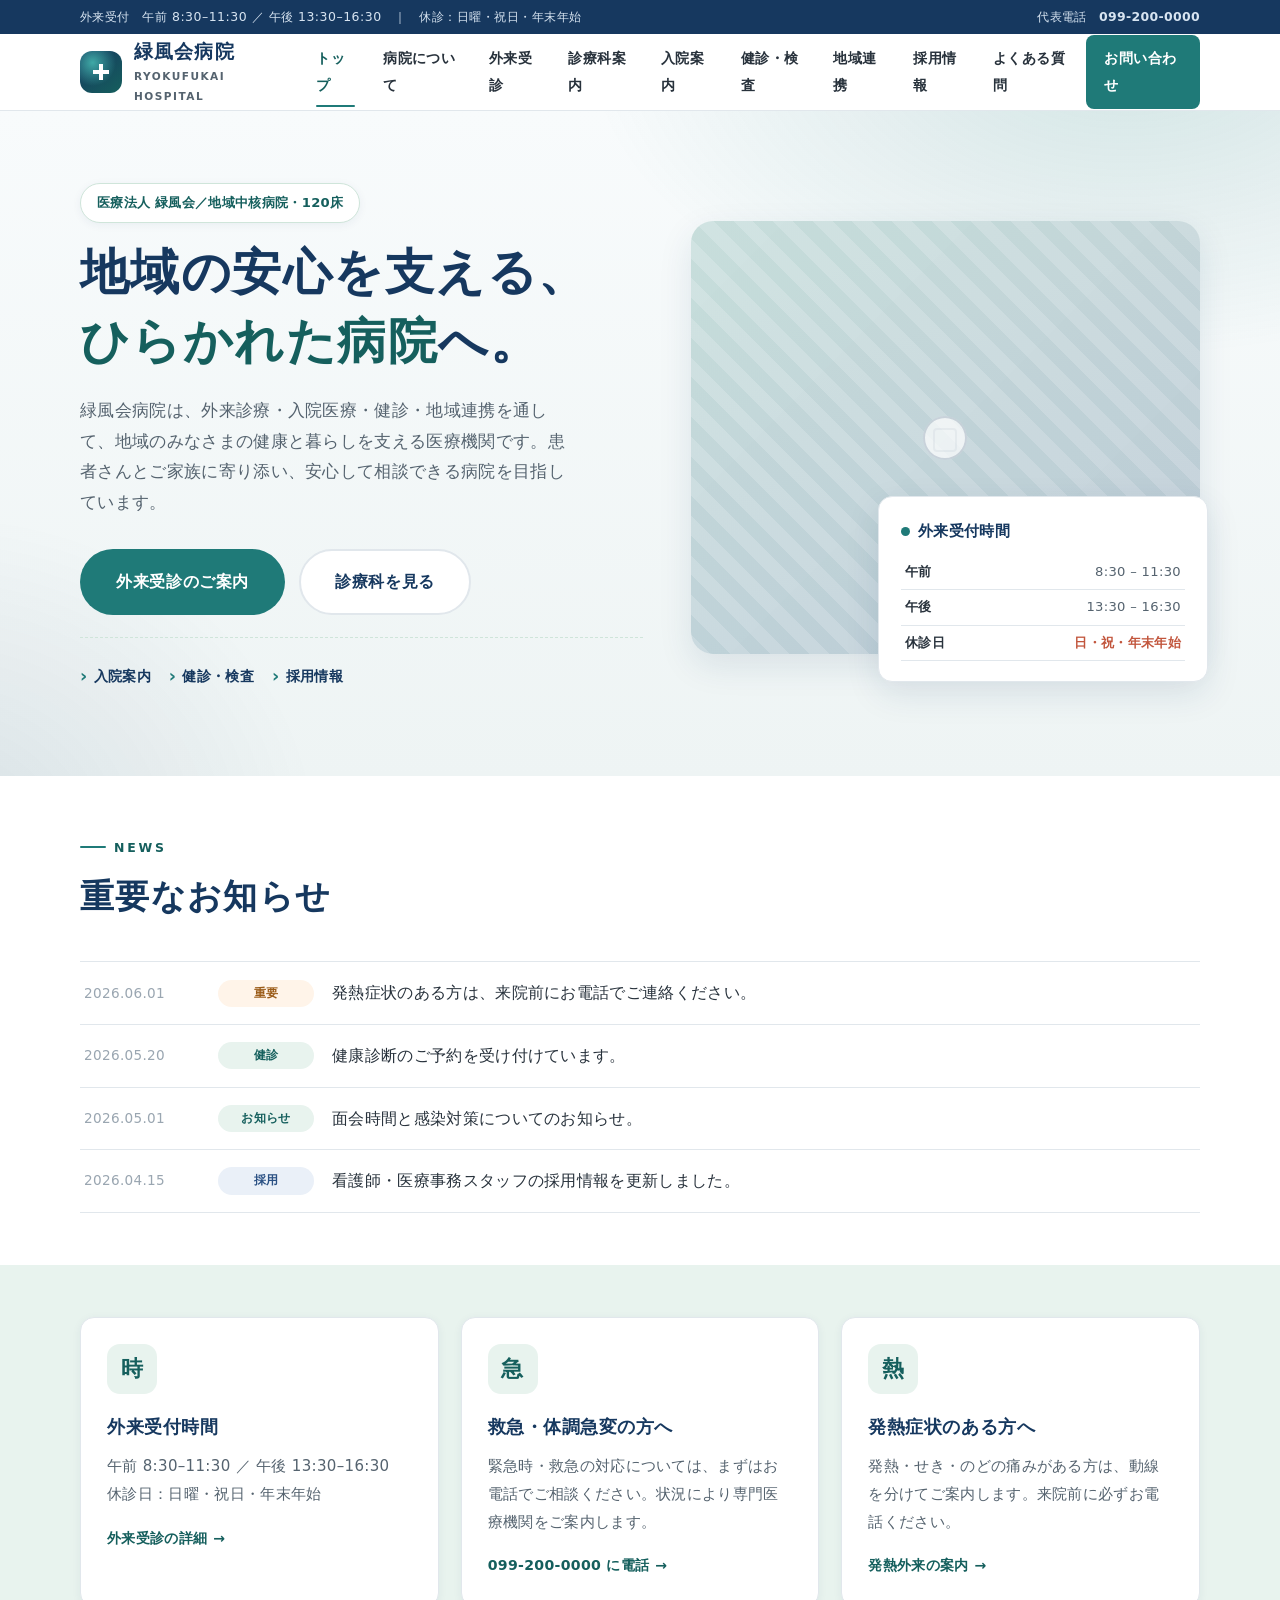
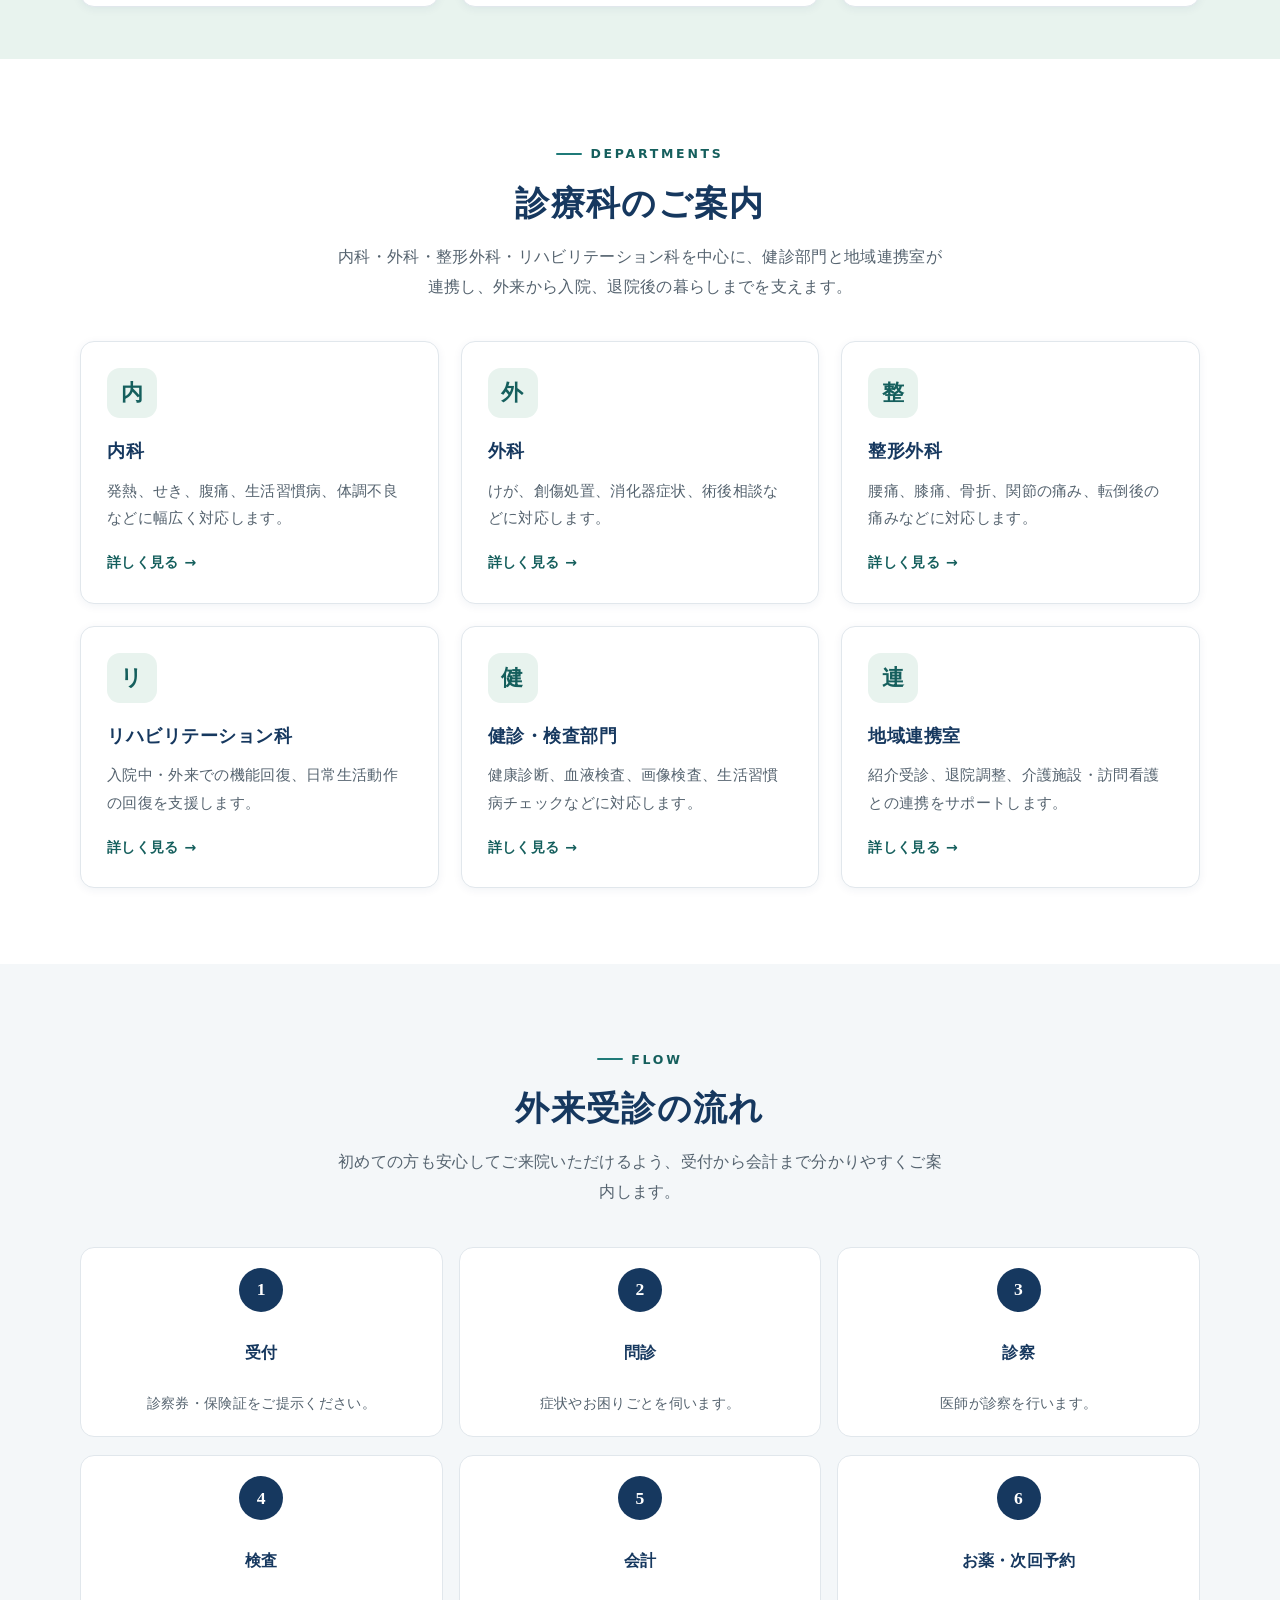
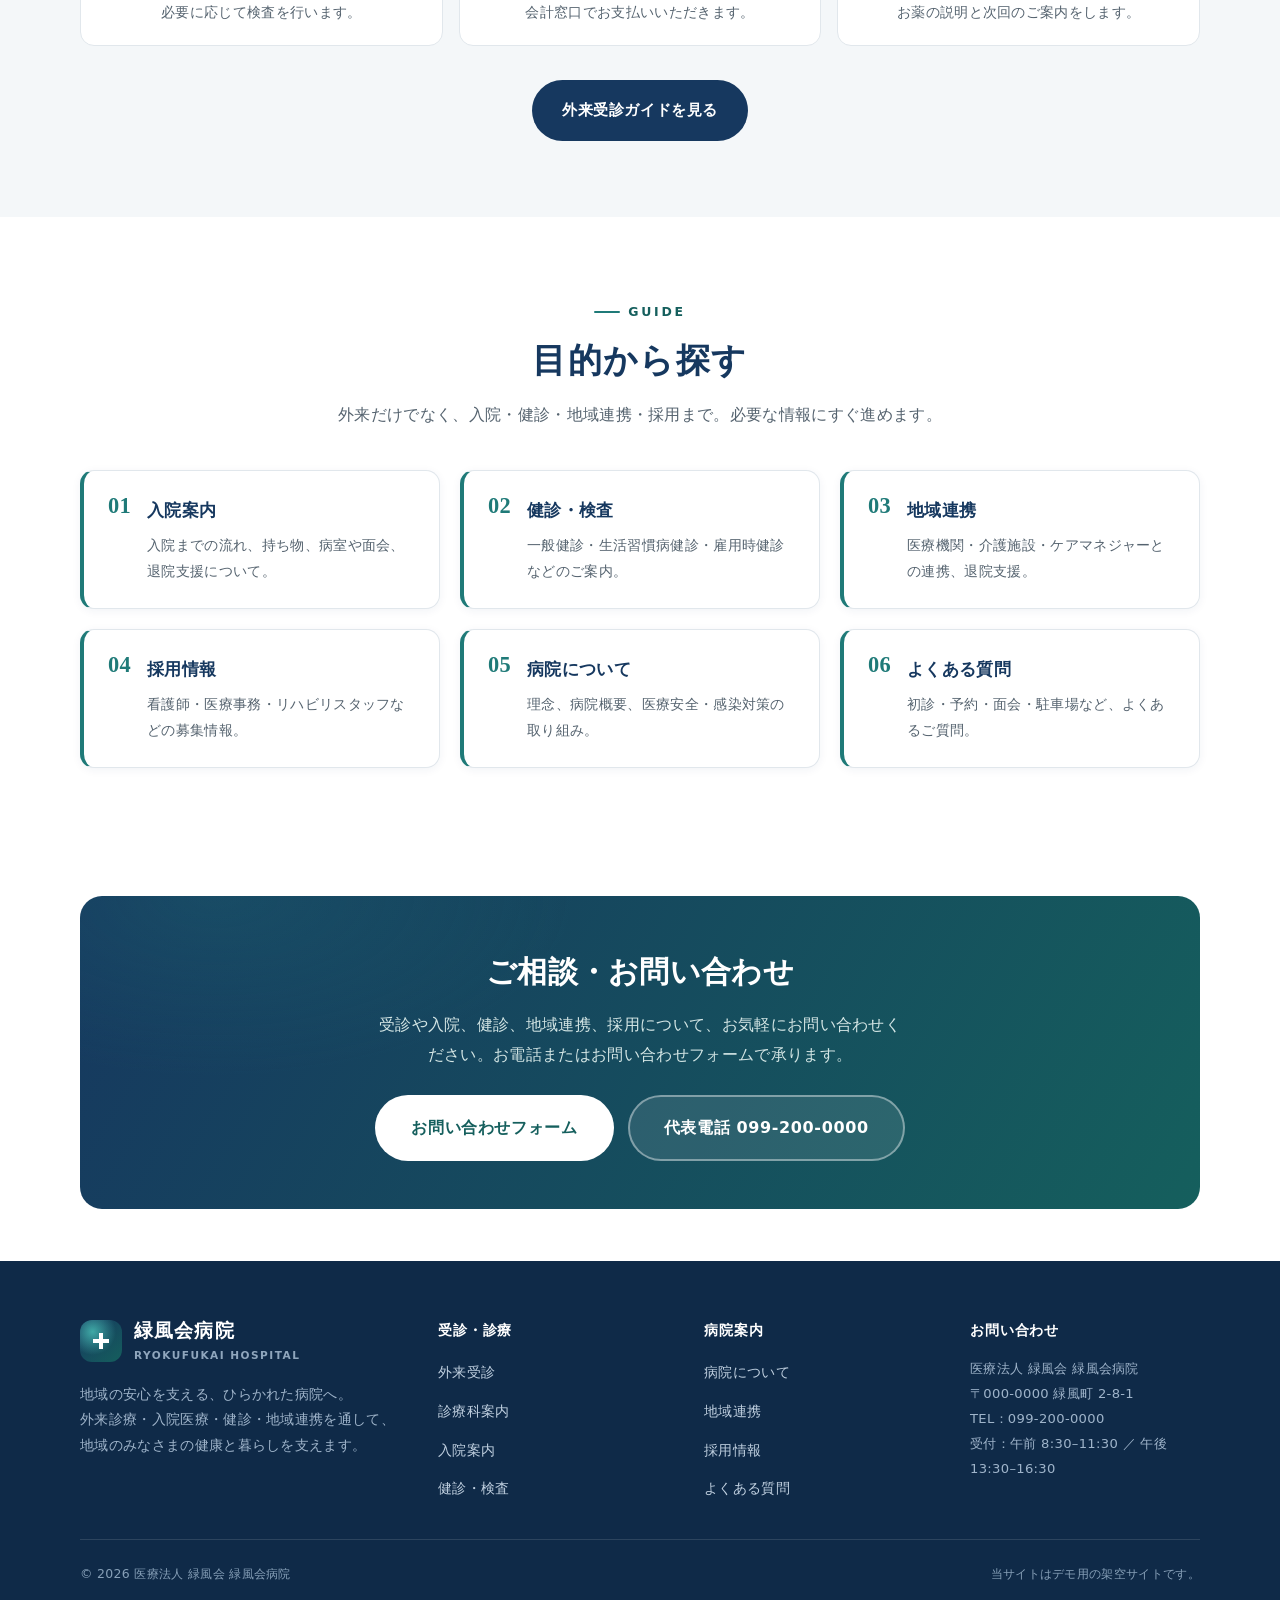
==== index.html @ 9dfc1fa6 "Initial build for Ryokufukai Hospital site" ====
<!DOCTYPE html>
<html lang="ja">
<head>
<meta charset="UTF-8">
<meta name="viewport" content="width=device-width, initial-scale=1.0">
<title>緑風会病院｜地域の安心を支える、ひらかれた病院へ</title>
<meta name="description" content="緑風会病院は、外来診療・入院医療・健診・地域連携を通して、地域のみなさまの健康と暮らしを支える地域中核病院です。内科・外科・整形外科・リハビリテーション科。">
<link rel="stylesheet" href="style.css">
</head>
<body>

<header class="site-header">
  <div class="topbar">
    <div class="wrap">
      <span class="topbar__hours">外来受付　午前 8:30–11:30 ／ 午後 13:30–16:30　｜　休診：日曜・祝日・年末年始</span>
      <span>代表電話　<a class="topbar__tel" href="tel:0992000000">099-200-0000</a></span>
    </div>
  </div>
  <div class="wrap header-inner">
    <a class="brand" href="index.html" aria-label="緑風会病院 トップページ">
      <span class="brand__mark" aria-hidden="true"></span>
      <span><span class="brand__name">緑風会病院</span><span class="brand__sub">RYOKUFUKAI HOSPITAL</span></span>
    </a>
    <nav class="gnav" id="gnav" aria-label="メインナビゲーション">
      <a href="index.html">トップ</a>
      <a href="about.html">病院について</a>
      <a href="outpatient.html">外来受診</a>
      <a href="departments.html">診療科案内</a>
      <a href="inpatient.html">入院案内</a>
      <a href="checkup.html">健診・検査</a>
      <a href="cooperation.html">地域連携</a>
      <a href="recruit.html">採用情報</a>
      <a href="faq.html">よくある質問</a>
      <a href="contact.html" class="header-cta">お問い合わせ</a>
    </nav>
    <button class="nav-toggle" aria-label="メニューを開く" aria-controls="gnav" aria-expanded="false"><span></span></button>
  </div>
</header>

<main>

  <!-- ヒーロー -->
  <section class="hero">
    <div class="wrap hero__inner">
      <div class="hero__copy">
        <span class="hero__badge">医療法人 緑風会／地域中核病院・120床</span>
        <h1>地域の安心を支える、<br><span class="accent">ひらかれた病院</span>へ。</h1>
        <p class="hero__lead">
          緑風会病院は、外来診療・入院医療・健診・地域連携を通して、地域のみなさまの健康と暮らしを支える医療機関です。患者さんとご家族に寄り添い、安心して相談できる病院を目指しています。
        </p>
        <div class="hero__cta btn-row">
          <a href="outpatient.html" class="btn btn--primary btn--lg">外来受診のご案内</a>
          <a href="departments.html" class="btn btn--ghost btn--lg">診療科を見る</a>
        </div>
        <div class="hero__subcta">
          <a href="inpatient.html">入院案内</a>
          <a href="checkup.html">健診・検査</a>
          <a href="recruit.html">採用情報</a>
        </div>
      </div>
      <div class="hero__media">
        <div class="hero__figure imgframe" role="img" aria-label="緑風会病院の外観イメージ">
          <!-- 写真差し替え用: assets/images/hero-hospital.jpg -->
        </div>
        <div class="hours-float" aria-label="外来受付時間">
          <h3><span class="dot" aria-hidden="true"></span>外来受付時間</h3>
          <table>
            <tr><th>午前</th><td>8:30 – 11:30</td></tr>
            <tr><th>午後</th><td>13:30 – 16:30</td></tr>
            <tr><th>休診日</th><td class="closed">日・祝・年末年始</td></tr>
          </table>
        </div>
      </div>
    </div>
  </section>

  <!-- 重要なお知らせ -->
  <section class="section section--tight">
    <div class="wrap">
      <div class="section-head">
        <span class="eyebrow">News</span>
        <h2 class="section-title">重要なお知らせ</h2>
      </div>
      <ul class="news-list reveal">
        <li>
          <span class="news-date">2026.06.01</span>
          <span class="tag tag--important">重要</span>
          <a href="outpatient.html#fever">発熱症状のある方は、来院前にお電話でご連絡ください。</a>
        </li>
        <li>
          <span class="news-date">2026.05.20</span>
          <span class="tag tag--info">健診</span>
          <a href="checkup.html">健康診断のご予約を受け付けています。</a>
        </li>
        <li>
          <span class="news-date">2026.05.01</span>
          <span class="tag tag--info">お知らせ</span>
          <a href="inpatient.html#visit">面会時間と感染対策についてのお知らせ。</a>
        </li>
        <li>
          <span class="news-date">2026.04.15</span>
          <span class="tag tag--recruit">採用</span>
          <a href="recruit.html">看護師・医療事務スタッフの採用情報を更新しました。</a>
        </li>
      </ul>
    </div>
  </section>

  <!-- 受付時間・救急・連絡 サマリー -->
  <section class="section section--green section--tight">
    <div class="wrap">
      <div class="grid grid--3 reveal">
        <div class="card">
          <div class="card-icon" aria-hidden="true">時</div>
          <h3>外来受付時間</h3>
          <p>午前 8:30–11:30 ／ 午後 13:30–16:30<br>休診日：日曜・祝日・年末年始</p>
          <a class="card__link" href="outpatient.html">外来受診の詳細</a>
        </div>
        <div class="card">
          <div class="card-icon" aria-hidden="true">急</div>
          <h3>救急・体調急変の方へ</h3>
          <p>緊急時・救急の対応については、まずはお電話でご相談ください。状況により専門医療機関をご案内します。</p>
          <a class="card__link" href="tel:0992000000">099-200-0000 に電話</a>
        </div>
        <div class="card">
          <div class="card-icon" aria-hidden="true">熱</div>
          <h3>発熱症状のある方へ</h3>
          <p>発熱・せき・のどの痛みがある方は、動線を分けてご案内します。来院前に必ずお電話ください。</p>
          <a class="card__link" href="outpatient.html#fever">発熱外来の案内</a>
        </div>
      </div>
    </div>
  </section>

  <!-- 診療科への導線 -->
  <section class="section">
    <div class="wrap">
      <div class="section-head section-head--center">
        <span class="eyebrow">Departments</span>
        <h2 class="section-title">診療科のご案内</h2>
        <p class="section-lead">内科・外科・整形外科・リハビリテーション科を中心に、健診部門と地域連携室が連携し、外来から入院、退院後の暮らしまでを支えます。</p>
      </div>
      <div class="grid grid--3 reveal">
        <a href="departments.html#naika" class="card">
          <div class="card-icon" aria-hidden="true">内</div>
          <h3>内科</h3>
          <p>発熱、せき、腹痛、生活習慣病、体調不良などに幅広く対応します。</p>
          <span class="card__link">詳しく見る</span>
        </a>
        <a href="departments.html#geka" class="card">
          <div class="card-icon" aria-hidden="true">外</div>
          <h3>外科</h3>
          <p>けが、創傷処置、消化器症状、術後相談などに対応します。</p>
          <span class="card__link">詳しく見る</span>
        </a>
        <a href="departments.html#seikei" class="card">
          <div class="card-icon" aria-hidden="true">整</div>
          <h3>整形外科</h3>
          <p>腰痛、膝痛、骨折、関節の痛み、転倒後の痛みなどに対応します。</p>
          <span class="card__link">詳しく見る</span>
        </a>
        <a href="departments.html#reha" class="card">
          <div class="card-icon" aria-hidden="true">リ</div>
          <h3>リハビリテーション科</h3>
          <p>入院中・外来での機能回復、日常生活動作の回復を支援します。</p>
          <span class="card__link">詳しく見る</span>
        </a>
        <a href="checkup.html" class="card">
          <div class="card-icon" aria-hidden="true">健</div>
          <h3>健診・検査部門</h3>
          <p>健康診断、血液検査、画像検査、生活習慣病チェックなどに対応します。</p>
          <span class="card__link">詳しく見る</span>
        </a>
        <a href="cooperation.html" class="card">
          <div class="card-icon" aria-hidden="true">連</div>
          <h3>地域連携室</h3>
          <p>紹介受診、退院調整、介護施設・訪問看護との連携をサポートします。</p>
          <span class="card__link">詳しく見る</span>
        </a>
      </div>
    </div>
  </section>

  <!-- 外来受診の流れ -->
  <section class="section section--gray">
    <div class="wrap">
      <div class="section-head section-head--center">
        <span class="eyebrow">Flow</span>
        <h2 class="section-title">外来受診の流れ</h2>
        <p class="section-lead">初めての方も安心してご来院いただけるよう、受付から会計まで分かりやすくご案内します。</p>
      </div>
      <ol class="steps steps--row reveal" style="margin-bottom:18px;">
        <li><h4>受付</h4><p>診察券・保険証をご提示ください。</p></li>
        <li><h4>問診</h4><p>症状やお困りごとを伺います。</p></li>
        <li><h4>診察</h4><p>医師が診察を行います。</p></li>
      </ol>
      <ol class="steps steps--row reveal" start="4" style="counter-reset: step 3;">
        <li><h4>検査</h4><p>必要に応じて検査を行います。</p></li>
        <li><h4>会計</h4><p>会計窓口でお支払いいただきます。</p></li>
        <li><h4>お薬・次回予約</h4><p>お薬の説明と次回のご案内をします。</p></li>
      </ol>
      <div class="btn-row" style="justify-content:center;margin-top:34px;">
        <a href="outpatient.html" class="btn btn--navy">外来受診ガイドを見る</a>
      </div>
    </div>
  </section>

  <!-- 大きめ導線（入院・健診・連携・採用） -->
  <section class="section">
    <div class="wrap">
      <div class="section-head section-head--center">
        <span class="eyebrow">Guide</span>
        <h2 class="section-title">目的から探す</h2>
        <p class="section-lead">外来だけでなく、入院・健診・地域連携・採用まで。必要な情報にすぐ進めます。</p>
      </div>
      <div class="guide-grid reveal">
        <a href="inpatient.html" class="guide-box">
          <span class="num" aria-hidden="true">01</span>
          <span><h3>入院案内</h3><p>入院までの流れ、持ち物、病室や面会、退院支援について。</p></span>
        </a>
        <a href="checkup.html" class="guide-box">
          <span class="num" aria-hidden="true">02</span>
          <span><h3>健診・検査</h3><p>一般健診・生活習慣病健診・雇用時健診などのご案内。</p></span>
        </a>
        <a href="cooperation.html" class="guide-box">
          <span class="num" aria-hidden="true">03</span>
          <span><h3>地域連携</h3><p>医療機関・介護施設・ケアマネジャーとの連携、退院支援。</p></span>
        </a>
        <a href="recruit.html" class="guide-box">
          <span class="num" aria-hidden="true">04</span>
          <span><h3>採用情報</h3><p>看護師・医療事務・リハビリスタッフなどの募集情報。</p></span>
        </a>
        <a href="about.html" class="guide-box">
          <span class="num" aria-hidden="true">05</span>
          <span><h3>病院について</h3><p>理念、病院概要、医療安全・感染対策の取り組み。</p></span>
        </a>
        <a href="faq.html" class="guide-box">
          <span class="num" aria-hidden="true">06</span>
          <span><h3>よくある質問</h3><p>初診・予約・面会・駐車場など、よくあるご質問。</p></span>
        </a>
      </div>
    </div>
  </section>

  <!-- お問い合わせCTA -->
  <section class="section section--tight">
    <div class="wrap">
      <div class="cta-band reveal">
        <h2>ご相談・お問い合わせ</h2>
        <p>受診や入院、健診、地域連携、採用について、お気軽にお問い合わせください。お電話またはお問い合わせフォームで承ります。</p>
        <div class="btn-row">
          <a href="contact.html" class="btn btn--primary btn--lg">お問い合わせフォーム</a>
          <a href="tel:0992000000" class="btn btn--ghost btn--lg">代表電話 099-200-0000</a>
        </div>
      </div>
    </div>
  </section>

</main>

<footer class="site-footer">
  <div class="wrap">
    <div class="footer-grid">
      <div class="footer-brand">
        <span class="brand">
          <span class="brand__mark" aria-hidden="true"></span>
          <span><span class="brand__name">緑風会病院</span><span class="brand__sub">RYOKUFUKAI HOSPITAL</span></span>
        </span>
        <p>地域の安心を支える、ひらかれた病院へ。<br>外来診療・入院医療・健診・地域連携を通して、地域のみなさまの健康と暮らしを支えます。</p>
      </div>
      <div class="footer-col">
        <h4>受診・診療</h4>
        <ul>
          <li><a href="outpatient.html">外来受診</a></li>
          <li><a href="departments.html">診療科案内</a></li>
          <li><a href="inpatient.html">入院案内</a></li>
          <li><a href="checkup.html">健診・検査</a></li>
        </ul>
      </div>
      <div class="footer-col">
        <h4>病院案内</h4>
        <ul>
          <li><a href="about.html">病院について</a></li>
          <li><a href="cooperation.html">地域連携</a></li>
          <li><a href="recruit.html">採用情報</a></li>
          <li><a href="faq.html">よくある質問</a></li>
        </ul>
      </div>
      <div class="footer-col">
        <h4>お問い合わせ</h4>
        <p class="footer-meta">
          医療法人 緑風会 緑風会病院<br>
          〒000-0000 緑風町 2-8-1<br>
          TEL：099-200-0000<br>
          受付：午前 8:30–11:30 ／ 午後 13:30–16:30
        </p>
      </div>
    </div>
    <div class="footer-bottom">
      <span>© <span id="year">2026</span> 医療法人 緑風会 緑風会病院</span>
      <span>当サイトはデモ用の架空サイトです。</span>
    </div>
  </div>
</footer>

<!-- スマホ固定CTA -->
<nav class="sticky-cta" aria-label="クイック導線">
  <a class="call" href="tel:0992000000">電話する</a>
  <a class="guide" href="outpatient.html">外来案内</a>
</nav>

<script src="script.js"></script>
</body>
</html>
---- style.css ----
@charset "UTF-8";

/* =========================================================
   緑風会病院 - style.css
   地域中核病院サイト / 白・ネイビー・淡いグリーン・深い青緑
   ========================================================= */

:root {
  /* カラー */
  --navy: #16385f;
  --navy-deep: #0f2a48;
  --navy-soft: #2b5184;
  --teal: #1f7a78;          /* 深い青緑（アクセント） */
  --teal-deep: #155f5d;
  --green-pale: #e8f3ee;    /* 淡いグリーン */
  --green-line: #cfe5da;
  --ink: #28323c;
  --ink-soft: #55636f;
  --gray-bg: #f4f7f9;
  --gray-line: #e1e7ec;
  --gray-mid: #9aa6b1;
  --white: #ffffff;
  --warn-bg: #fff4e9;
  --warn-line: #f3d3ad;
  --warn-ink: #9a5a16;

  /* レイアウト */
  --wrap: 1120px;
  --radius: 14px;
  --radius-lg: 22px;
  --shadow-sm: 0 2px 10px rgba(22, 56, 95, .06);
  --shadow: 0 12px 34px rgba(22, 56, 95, .10);
  --header-h: 76px;

  --serif: "Hiragino Mincho ProN", "Yu Mincho", serif;
  --sans: "Hiragino Kaku Gothic ProN", "Hiragino Sans", "Yu Gothic", "Meiryo", system-ui, sans-serif;
}

* { box-sizing: border-box; }

html { scroll-behavior: smooth; }

body {
  margin: 0;
  font-family: var(--sans);
  color: var(--ink);
  background: var(--white);
  line-height: 1.85;
  font-size: 16px;
  letter-spacing: .02em;
  -webkit-font-smoothing: antialiased;
  text-rendering: optimizeLegibility;
}

img { max-width: 100%; display: block; }
a { color: var(--teal-deep); text-decoration: none; }
a:hover { text-decoration: underline; }

.wrap { width: min(var(--wrap), 92%); margin-inline: auto; }
.section { padding: 76px 0; }
.section--tight { padding: 52px 0; }
.section--gray { background: var(--gray-bg); }
.section--green { background: var(--green-pale); }

/* ---------- 見出し ---------- */
.eyebrow {
  display: inline-flex; align-items: center; gap: 8px;
  font-size: .78rem; letter-spacing: .22em; font-weight: 700;
  color: var(--teal-deep); text-transform: uppercase; margin: 0 0 14px;
}
.eyebrow::before {
  content: ""; width: 26px; height: 2px; background: var(--teal); border-radius: 2px;
}
.section-title {
  font-size: clamp(1.5rem, 3.2vw, 2.1rem);
  line-height: 1.45; margin: 0 0 14px; color: var(--navy); font-weight: 700;
  letter-spacing: .04em;
}
.section-lead { color: var(--ink-soft); margin: 0 auto 38px; max-width: 60ch; }
.section-head { margin-bottom: 40px; }
.section-head--center { text-align: center; }
.section-head--center .section-lead { margin-inline: auto; }

/* ========================================================
   ヘッダー
   ======================================================== */
.site-header {
  position: sticky; top: 0; z-index: 60;
  background: rgba(255, 255, 255, .92);
  backdrop-filter: saturate(160%) blur(10px);
  border-bottom: 1px solid var(--gray-line);
}
.topbar {
  background: var(--navy);
  color: #d7e4f1;
  font-size: .78rem;
}
.topbar .wrap {
  display: flex; justify-content: space-between; align-items: center;
  gap: 16px; min-height: 34px; flex-wrap: wrap;
}
.topbar a { color: #d7e4f1; }
.topbar__hours { letter-spacing: .04em; }
.topbar__tel { font-weight: 700; color: #fff; }

.header-inner {
  display: flex; align-items: center; justify-content: space-between;
  min-height: var(--header-h); gap: 20px;
}
.brand { display: flex; align-items: center; gap: 12px; }
.brand__mark {
  width: 42px; height: 42px; border-radius: 12px; flex: 0 0 auto;
  background:
    radial-gradient(circle at 30% 28%, #3fa9a6 0%, transparent 55%),
    linear-gradient(140deg, var(--navy) 0%, var(--teal-deep) 100%);
  position: relative;
}
.brand__mark::before {
  content: ""; position: absolute; inset: 0; margin: auto;
  width: 16px; height: 16px;
  background:
    linear-gradient(#fff, #fff) center/16px 4px no-repeat,
    linear-gradient(#fff, #fff) center/4px 16px no-repeat;
  border-radius: 2px;
}
.brand__name { font-size: 1.18rem; font-weight: 700; color: var(--navy); letter-spacing: .06em; line-height: 1.2; }
.brand__sub { display: block; font-size: .66rem; color: var(--ink-soft); letter-spacing: .14em; font-weight: 600; }

.gnav { display: flex; align-items: center; gap: 4px; }
.gnav a {
  color: var(--ink); font-size: .9rem; font-weight: 600; padding: 10px 12px;
  border-radius: 8px; position: relative; letter-spacing: .03em;
}
.gnav a:hover { background: var(--green-pale); text-decoration: none; color: var(--teal-deep); }
.gnav a.active { color: var(--teal-deep); }
.gnav a.active::after {
  content: ""; position: absolute; left: 12px; right: 12px; bottom: 2px; height: 2px;
  background: var(--teal); border-radius: 2px;
}
.header-cta {
  background: var(--teal); color: #fff !important; padding: 10px 18px !important;
  border-radius: 999px; font-weight: 700;
}
.header-cta:hover { background: var(--teal-deep); }

.nav-toggle {
  display: none; width: 46px; height: 46px; border: 1px solid var(--gray-line);
  background: #fff; border-radius: 12px; cursor: pointer; position: relative;
}
.nav-toggle span, .nav-toggle span::before, .nav-toggle span::after {
  content: ""; position: absolute; left: 12px; width: 22px; height: 2px;
  background: var(--navy); border-radius: 2px; transition: .25s;
}
.nav-toggle span { top: 22px; }
.nav-toggle span::before { top: -7px; }
.nav-toggle span::after { top: 7px; }
.nav-toggle.is-open span { background: transparent; }
.nav-toggle.is-open span::before { top: 0; transform: rotate(45deg); }
.nav-toggle.is-open span::after { top: 0; transform: rotate(-45deg); }

/* ========================================================
   ボタン / CTA
   ======================================================== */
.btn {
  display: inline-flex; align-items: center; justify-content: center; gap: 8px;
  padding: 14px 28px; border-radius: 999px; font-weight: 700; font-size: .96rem;
  border: 2px solid transparent; cursor: pointer; transition: .2s; letter-spacing: .04em;
  text-align: center;
}
.btn:hover { text-decoration: none; transform: translateY(-1px); }
.btn--primary { background: var(--teal); color: #fff; }
.btn--primary:hover { background: var(--teal-deep); color: #fff; }
.btn--navy { background: var(--navy); color: #fff; }
.btn--navy:hover { background: var(--navy-deep); color: #fff; }
.btn--ghost { background: #fff; color: var(--navy); border-color: var(--gray-line); }
.btn--ghost:hover { border-color: var(--teal); color: var(--teal-deep); }
.btn--wide { width: 100%; }
.btn--lg { padding: 16px 34px; font-size: 1rem; }
.btn-row { display: flex; flex-wrap: wrap; gap: 14px; }

/* ========================================================
   ヒーロー
   ======================================================== */
.hero {
  position: relative; overflow: hidden;
  background:
    radial-gradient(900px 520px at 88% -10%, rgba(31, 122, 120, .18), transparent 60%),
    radial-gradient(700px 600px at -5% 110%, rgba(22, 56, 95, .10), transparent 55%),
    linear-gradient(180deg, #f8fbfc 0%, #eef4f4 100%);
}
.hero__inner {
  display: grid; grid-template-columns: 1.05fr .95fr; gap: 48px; align-items: center;
  padding: 72px 0 84px;
}
.hero__copy h1 {
  font-size: clamp(2rem, 4.6vw, 3.05rem); line-height: 1.4; color: var(--navy);
  margin: 16px 0 20px; font-weight: 800; letter-spacing: .03em;
}
.hero__copy h1 .accent { color: var(--teal-deep); }
.hero__lead { color: var(--ink-soft); font-size: 1.04rem; margin: 0 0 30px; max-width: 46ch; }
.hero__badge {
  display: inline-flex; gap: 8px; align-items: center; background: #fff;
  border: 1px solid var(--green-line); color: var(--teal-deep); font-weight: 700;
  font-size: .82rem; padding: 7px 16px; border-radius: 999px; box-shadow: var(--shadow-sm);
}
.hero__cta { margin-top: 8px; }
.hero__subcta {
  display: flex; gap: 18px; flex-wrap: wrap; margin-top: 22px;
  padding-top: 22px; border-top: 1px dashed var(--green-line);
}
.hero__subcta a {
  font-weight: 700; font-size: .9rem; color: var(--navy);
  display: inline-flex; align-items: center; gap: 6px;
}
.hero__subcta a::before { content: "›"; color: var(--teal); font-size: 1.1rem; }

.hero__media { position: relative; }
.hero__figure {
  border-radius: var(--radius-lg); overflow: hidden; box-shadow: var(--shadow);
  aspect-ratio: 4 / 3.4;
}

/* 診療時間ミニカード（ヒーロー付近） */
.hours-float {
  background: #fff; border-radius: var(--radius); box-shadow: var(--shadow);
  border: 1px solid var(--gray-line); padding: 20px 22px;
  position: absolute; right: -8px; bottom: -28px; width: min(330px, 86%);
}
.hours-float h3 { margin: 0 0 10px; font-size: .95rem; color: var(--navy); display: flex; align-items: center; gap: 8px; }
.hours-float h3 .dot { width: 9px; height: 9px; border-radius: 50%; background: var(--teal); }
.hours-float table { width: 100%; border-collapse: collapse; font-size: .82rem; }
.hours-float th, .hours-float td { padding: 5px 4px; text-align: left; border-bottom: 1px solid var(--gray-line); }
.hours-float td { text-align: right; color: var(--ink-soft); font-variant-numeric: tabular-nums; }
.hours-float .closed { color: #c2563d; font-weight: 700; }

/* ========================================================
   画像プレースホルダー枠
   ======================================================== */
.imgframe {
  width: 100%; height: 100%; min-height: 200px; position: relative;
  background:
    linear-gradient(135deg, rgba(31,122,120,.14), rgba(22,56,95,.16)),
    repeating-linear-gradient(45deg, rgba(255,255,255,.5) 0 14px, rgba(255,255,255,.2) 14px 28px),
    linear-gradient(160deg, #dceae6, #cfdde6);
  display: grid; place-items: center;
}
.imgframe::after {
  content: ""; width: 44px; height: 44px; border-radius: 50%;
  background: rgba(255,255,255,.7);
  box-shadow: inset 0 0 0 2px rgba(22,56,95,.18);
  position: relative;
}
.imgframe::before {
  content: ""; position: absolute; width: 20px; height: 20px; border-radius: 4px;
  border: 2px solid rgba(22,56,95,.2);
  transform: translate(0, 2px);
}
/* 実画像が入ったら背景に */
.imgframe img { position: absolute; inset: 0; width: 100%; height: 100%; object-fit: cover; }

/* ========================================================
   お知らせ
   ======================================================== */
.news-list { list-style: none; margin: 0; padding: 0; border-top: 1px solid var(--gray-line); }
.news-list li {
  display: grid; grid-template-columns: 116px 96px 1fr; gap: 18px; align-items: center;
  padding: 16px 4px; border-bottom: 1px solid var(--gray-line);
}
.news-date { color: var(--gray-mid); font-size: .85rem; font-variant-numeric: tabular-nums; }
.tag {
  display: inline-block; font-size: .72rem; font-weight: 700; padding: 3px 10px;
  border-radius: 999px; text-align: center; letter-spacing: .04em;
}
.tag--info { background: var(--green-pale); color: var(--teal-deep); }
.tag--important { background: var(--warn-bg); color: var(--warn-ink); }
.tag--recruit { background: #eaf0f8; color: var(--navy-soft); }
.news-list a { color: var(--ink); }

/* ========================================================
   カードグリッド
   ======================================================== */
.grid { display: grid; gap: 22px; }
.grid--2 { grid-template-columns: repeat(2, 1fr); }
.grid--3 { grid-template-columns: repeat(3, 1fr); }
.grid--4 { grid-template-columns: repeat(4, 1fr); }

.card {
  background: #fff; border: 1px solid var(--gray-line); border-radius: var(--radius);
  padding: 26px; box-shadow: var(--shadow-sm); transition: .2s;
}
.card:hover { box-shadow: var(--shadow); transform: translateY(-2px); }
.card h3 { margin: 0 0 10px; color: var(--navy); font-size: 1.12rem; letter-spacing: .03em; }
.card p { margin: 0; color: var(--ink-soft); font-size: .94rem; }
.card .card-icon {
  width: 50px; height: 50px; border-radius: 13px; display: grid; place-items: center;
  background: var(--green-pale); color: var(--teal-deep); margin-bottom: 16px;
  font-size: 1.35rem; font-weight: 700;
}
.card__link {
  display: inline-flex; align-items: center; gap: 6px; margin-top: 16px;
  font-weight: 700; font-size: .88rem; color: var(--teal-deep);
}
.card__link::after { content: "→"; transition: .2s; }
.card:hover .card__link::after { transform: translateX(3px); }

/* ナビ風導線ボックス（トップの大きめ導線） */
.guide-grid { display: grid; grid-template-columns: repeat(3, 1fr); gap: 20px; }
.guide-box {
  display: flex; gap: 16px; align-items: flex-start; padding: 24px;
  background: #fff; border: 1px solid var(--gray-line); border-radius: var(--radius);
  border-left: 4px solid var(--teal); transition: .2s; box-shadow: var(--shadow-sm);
}
.guide-box:hover { transform: translateY(-2px); box-shadow: var(--shadow); text-decoration: none; }
.guide-box .num { font-family: var(--serif); font-size: 1.4rem; color: var(--teal); font-weight: 700; line-height: 1; }
.guide-box h3 { margin: 0 0 6px; color: var(--navy); font-size: 1.05rem; }
.guide-box p { margin: 0; color: var(--ink-soft); font-size: .88rem; }

/* 診療科カード（特徴強め） */
.dept-card { background: #fff; border: 1px solid var(--gray-line); border-radius: var(--radius); overflow: hidden; box-shadow: var(--shadow-sm); display: flex; flex-direction: column; }
.dept-card__head {
  padding: 20px 24px; background: linear-gradient(120deg, var(--navy), var(--teal-deep));
  color: #fff; display: flex; align-items: center; justify-content: space-between; gap: 12px;
}
.dept-card__head h3 { margin: 0; color: #fff; font-size: 1.18rem; letter-spacing: .05em; }
.dept-card__head .label-en { font-size: .68rem; letter-spacing: .14em; opacity: .8; }
.dept-card__body { padding: 22px 24px; flex: 1; display: flex; flex-direction: column; }
.dept-card__body h4 { margin: 0 0 6px; font-size: .82rem; color: var(--teal-deep); letter-spacing: .06em; }
.dept-card__body p { margin: 0 0 16px; color: var(--ink-soft); font-size: .92rem; }
.symptom-tags { display: flex; flex-wrap: wrap; gap: 7px; margin: 0 0 16px; }
.symptom-tags span { font-size: .76rem; background: var(--gray-bg); border: 1px solid var(--gray-line); color: var(--ink-soft); padding: 4px 11px; border-radius: 999px; }
.dept-card__foot { margin-top: auto; padding-top: 14px; border-top: 1px solid var(--gray-line); }

/* ========================================================
   表
   ======================================================== */
.table-wrap { overflow-x: auto; border-radius: var(--radius); border: 1px solid var(--gray-line); }
.data-table { width: 100%; border-collapse: collapse; background: #fff; min-width: 520px; }
.data-table caption { text-align: left; padding: 14px 18px; font-weight: 700; color: var(--navy); background: var(--green-pale); }
.data-table th, .data-table td { padding: 14px 16px; text-align: left; border-bottom: 1px solid var(--gray-line); font-size: .92rem; }
.data-table thead th { background: var(--navy); color: #fff; font-weight: 600; letter-spacing: .04em; }
.data-table tbody th { background: var(--gray-bg); color: var(--navy); white-space: nowrap; font-weight: 700; }
.data-table td { color: var(--ink-soft); font-variant-numeric: tabular-nums; }
.data-table .x { color: #c2563d; font-weight: 700; }
.data-table tr:last-child th, .data-table tr:last-child td { border-bottom: none; }

/* 概要テーブル（縦） */
.overview-table { width: 100%; border-collapse: collapse; background: #fff; border: 1px solid var(--gray-line); border-radius: var(--radius); overflow: hidden; }
.overview-table th, .overview-table td { padding: 16px 20px; text-align: left; border-bottom: 1px solid var(--gray-line); vertical-align: top; }
.overview-table th { width: 200px; background: var(--gray-bg); color: var(--navy); font-weight: 700; white-space: nowrap; }
.overview-table td { color: var(--ink-soft); }
.overview-table tr:last-child th, .overview-table tr:last-child td { border-bottom: none; }

/* ========================================================
   ステップ（流れ）
   ======================================================== */
.steps { list-style: none; counter-reset: step; margin: 0; padding: 0; display: grid; gap: 16px; }
.steps li {
  display: grid; grid-template-columns: 56px 1fr; gap: 18px; align-items: flex-start;
  background: #fff; border: 1px solid var(--gray-line); border-radius: var(--radius); padding: 20px 22px;
  position: relative;
}
.steps li::before {
  counter-increment: step; content: counter(step);
  width: 44px; height: 44px; border-radius: 50%; display: grid; place-items: center;
  background: var(--navy); color: #fff; font-weight: 700; font-family: var(--serif); font-size: 1.1rem;
}
.steps li h4 { margin: 0 0 4px; color: var(--navy); font-size: 1.02rem; }
.steps li p { margin: 0; color: var(--ink-soft); font-size: .9rem; }
.steps--row { grid-template-columns: repeat(3, 1fr); }
@media (min-width: 781px) {
  .steps--row li { grid-template-columns: 1fr; text-align: center; }
  .steps--row li::before { margin: 0 auto 8px; }
}

/* ========================================================
   注意・案内ボックス
   ======================================================== */
.notice {
  border-radius: var(--radius); padding: 22px 24px; display: flex; gap: 16px; align-items: flex-start;
  border: 1px solid var(--warn-line); background: var(--warn-bg);
}
.notice__icon {
  flex: 0 0 auto; width: 40px; height: 40px; border-radius: 10px; display: grid; place-items: center;
  background: #fff; color: var(--warn-ink); font-weight: 800; font-size: 1.2rem; border: 1px solid var(--warn-line);
}
.notice h3 { margin: 0 0 6px; color: var(--warn-ink); font-size: 1.04rem; }
.notice p { margin: 0; color: #7a4f1c; font-size: .92rem; }
.notice--teal { background: var(--green-pale); border-color: var(--green-line); }
.notice--teal .notice__icon { color: var(--teal-deep); border-color: var(--green-line); }
.notice--teal h3 { color: var(--teal-deep); }
.notice--teal p { color: var(--ink-soft); }

/* チェックリスト */
.checklist { list-style: none; margin: 0; padding: 0; display: grid; gap: 12px; }
.checklist li { display: grid; grid-template-columns: 26px 1fr; gap: 12px; align-items: flex-start; color: var(--ink-soft); font-size: .94rem; }
.checklist li::before {
  content: "✓"; width: 24px; height: 24px; border-radius: 50%; background: var(--green-pale);
  color: var(--teal-deep); font-weight: 700; display: grid; place-items: center; font-size: .85rem;
}

/* ラベル付きの定義ブロック */
.def-list { display: grid; gap: 14px; }
.def-list .def {
  background: #fff; border: 1px solid var(--gray-line); border-radius: var(--radius);
  padding: 18px 22px; border-left: 4px solid var(--green-line);
}
.def h4 { margin: 0 0 4px; color: var(--navy); font-size: 1rem; }
.def p { margin: 0; color: var(--ink-soft); font-size: .92rem; }

/* リード/本文ブロック */
.prose p { color: var(--ink-soft); margin: 0 0 18px; }
.prose p:last-child { margin-bottom: 0; }

/* 院長メッセージ等 */
.message-box { display: grid; grid-template-columns: .8fr 1.2fr; gap: 34px; align-items: center; }
.message-box .imgframe { border-radius: var(--radius-lg); aspect-ratio: 4/4.4; min-height: 260px; }
.message-box blockquote { margin: 0; }
.message-box .sign { margin-top: 18px; font-weight: 700; color: var(--navy); }
.message-box .sign small { display: block; color: var(--ink-soft); font-weight: 400; font-size: .82rem; }

/* ========================================================
   ページヘッダー（下層共通）
   ======================================================== */
.page-hero {
  background:
    radial-gradient(700px 340px at 90% -30%, rgba(31,122,120,.16), transparent 60%),
    linear-gradient(180deg, var(--navy), var(--navy-deep));
  color: #fff; padding: 56px 0 60px;
}
.page-hero h1 { margin: 10px 0 8px; font-size: clamp(1.7rem, 4vw, 2.5rem); letter-spacing: .06em; }
.page-hero p { margin: 0; color: #c8d8e8; max-width: 56ch; }
.page-hero .eyebrow { color: #6fd0cd; }
.page-hero .eyebrow::before { background: #6fd0cd; }
.breadcrumb { font-size: .8rem; color: #9fb6cd; margin-bottom: 6px; }
.breadcrumb a { color: #c8d8e8; }
.breadcrumb span { margin: 0 8px; opacity: .6; }

/* アンカーセクションナビ */
.subnav { background: #fff; border-bottom: 1px solid var(--gray-line); position: sticky; top: var(--header-h); z-index: 40; }
.subnav .wrap { display: flex; gap: 6px; overflow-x: auto; padding: 10px 0; }
.subnav a { white-space: nowrap; font-size: .85rem; font-weight: 600; color: var(--ink-soft); padding: 8px 14px; border-radius: 999px; }
.subnav a:hover { background: var(--green-pale); color: var(--teal-deep); text-decoration: none; }

/* ========================================================
   関連ページ CTA（各ページ下部）
   ======================================================== */
.cta-band {
  background:
    radial-gradient(600px 300px at 12% 0%, rgba(31,122,120,.25), transparent 60%),
    linear-gradient(120deg, var(--navy), var(--teal-deep));
  color: #fff; border-radius: var(--radius-lg); padding: 48px; text-align: center;
}
.cta-band h2 { margin: 0 0 10px; font-size: clamp(1.4rem, 3vw, 1.9rem); color: #fff; }
.cta-band p { margin: 0 auto 26px; color: #d4e6e5; max-width: 52ch; }
.cta-band .btn--ghost { background: rgba(255,255,255,.1); border-color: rgba(255,255,255,.4); color: #fff; }
.cta-band .btn--ghost:hover { background: rgba(255,255,255,.2); }
.cta-band .btn--primary { background: #fff; color: var(--teal-deep); }
.cta-band .btn--primary:hover { background: #eafaf9; }
.cta-band .btn-row { justify-content: center; }

.related { display: grid; grid-template-columns: repeat(3, 1fr); gap: 16px; }
.related a {
  background: #fff; border: 1px solid var(--gray-line); border-radius: var(--radius); padding: 20px 22px;
  display: flex; justify-content: space-between; align-items: center; gap: 12px;
  color: var(--navy); font-weight: 700; box-shadow: var(--shadow-sm); transition: .2s;
}
.related a:hover { border-color: var(--teal); transform: translateY(-2px); text-decoration: none; }
.related a span { color: var(--teal); }

/* ========================================================
   FAQ アコーディオン
   ======================================================== */
.faq { display: grid; gap: 14px; }
.faq__item { background: #fff; border: 1px solid var(--gray-line); border-radius: var(--radius); overflow: hidden; }
.faq__q {
  width: 100%; text-align: left; background: none; border: 0; cursor: pointer;
  padding: 20px 56px 20px 60px; font-size: 1rem; font-weight: 700; color: var(--navy);
  position: relative; line-height: 1.6; font-family: inherit;
}
.faq__q::before {
  content: "Q"; position: absolute; left: 22px; top: 18px; width: 26px; height: 26px;
  background: var(--navy); color: #fff; border-radius: 7px; display: grid; place-items: center;
  font-size: .85rem; font-family: var(--serif);
}
.faq__q::after {
  content: ""; position: absolute; right: 24px; top: 50%; width: 12px; height: 12px;
  border-right: 2px solid var(--teal); border-bottom: 2px solid var(--teal);
  transform: translateY(-65%) rotate(45deg); transition: .25s;
}
.faq__item.is-open .faq__q::after { transform: translateY(-30%) rotate(-135deg); }
.faq__a { max-height: 0; overflow: hidden; transition: max-height .3s ease; }
.faq__a-inner { padding: 0 24px 22px 60px; color: var(--ink-soft); font-size: .94rem; position: relative; }
.faq__a-inner::before {
  content: "A"; position: absolute; left: 22px; top: 0; width: 26px; height: 26px;
  background: var(--green-pale); color: var(--teal-deep); border-radius: 7px; display: grid; place-items: center;
  font-size: .85rem; font-family: var(--serif);
}

/* ========================================================
   フォーム
   ======================================================== */
.form-card { background: #fff; border: 1px solid var(--gray-line); border-radius: var(--radius-lg); padding: 36px; box-shadow: var(--shadow-sm); }
.field { margin-bottom: 22px; }
.field label { display: block; font-weight: 700; color: var(--navy); margin-bottom: 8px; font-size: .92rem; }
.field .req { color: #c2563d; font-size: .76rem; margin-left: 8px; }
.field .opt { color: var(--gray-mid); font-size: .76rem; margin-left: 8px; }
.field input, .field select, .field textarea {
  width: 100%; padding: 13px 15px; border: 1px solid var(--gray-line); border-radius: 10px;
  font-family: inherit; font-size: .96rem; color: var(--ink); background: #fcfdfe; transition: .15s;
}
.field input:focus, .field select:focus, .field textarea:focus {
  outline: none; border-color: var(--teal); box-shadow: 0 0 0 3px rgba(31,122,120,.14); background: #fff;
}
.field textarea { min-height: 150px; resize: vertical; }
.form-note { font-size: .84rem; color: var(--ink-soft); background: var(--gray-bg); border-radius: 10px; padding: 14px 16px; margin-bottom: 22px; }
.form-msg {
  display: none; margin-top: 18px; padding: 18px 20px; border-radius: 12px;
  background: var(--green-pale); border: 1px solid var(--green-line); color: var(--teal-deep); font-weight: 700;
}
.form-msg.is-visible { display: block; animation: pop .3s ease; }
@keyframes pop { from { opacity: 0; transform: translateY(6px); } to { opacity: 1; transform: none; } }

/* 連絡先カード */
.contact-grid { display: grid; grid-template-columns: repeat(2, 1fr); gap: 18px; }
.contact-card { background: #fff; border: 1px solid var(--gray-line); border-radius: var(--radius); padding: 22px 24px; border-top: 3px solid var(--teal); }
.contact-card h3 { margin: 0 0 4px; color: var(--navy); font-size: 1rem; }
.contact-card .tel { font-size: 1.5rem; font-weight: 800; color: var(--teal-deep); letter-spacing: .03em; font-variant-numeric: tabular-nums; }
.contact-card p { margin: 4px 0 0; font-size: .85rem; color: var(--ink-soft); }

/* アクセス地図風プレースホルダー */
.map-frame { border-radius: var(--radius); overflow: hidden; min-height: 280px; border: 1px solid var(--gray-line);
  background:
    linear-gradient(120deg, rgba(31,122,120,.08), rgba(22,56,95,.08)),
    repeating-linear-gradient(0deg, #e9eff2 0 38px, #eef3f5 38px 39px),
    repeating-linear-gradient(90deg, #e9eff2 0 38px, #eef3f5 38px 39px);
  display: grid; place-items: center; color: var(--gray-mid); font-size: .85rem; font-weight: 600;
}

/* ========================================================
   フッター
   ======================================================== */
.site-footer { background: var(--navy-deep); color: #c0d0e0; padding: 56px 0 24px; margin-top: 0; }
.footer-grid { display: grid; grid-template-columns: 1.4fr 1fr 1fr 1fr; gap: 36px; padding-bottom: 36px; border-bottom: 1px solid rgba(255,255,255,.12); }
.footer-brand .brand__name { color: #fff; }
.footer-brand .brand__sub { color: #8fa6bd; }
.footer-brand p { color: #9fb4ca; font-size: .86rem; margin: 16px 0 0; }
.footer-col h4 { color: #fff; font-size: .9rem; margin: 0 0 14px; letter-spacing: .06em; }
.footer-col ul { list-style: none; margin: 0; padding: 0; display: grid; gap: 9px; }
.footer-col a { color: #c0d0e0; font-size: .86rem; }
.footer-col a:hover { color: #fff; }
.footer-meta { font-size: .82rem; color: #9fb4ca; line-height: 1.9; }
.footer-bottom { display: flex; justify-content: space-between; gap: 12px; flex-wrap: wrap; padding-top: 22px; font-size: .78rem; color: #87a0b8; }

/* ========================================================
   スマホ固定CTA
   ======================================================== */
.sticky-cta { display: none; position: fixed; left: 0; right: 0; bottom: 0; z-index: 70;
  background: #fff; border-top: 1px solid var(--gray-line); box-shadow: 0 -6px 20px rgba(22,56,95,.12);
  padding: 10px 12px calc(10px + env(safe-area-inset-bottom)); grid-template-columns: 1fr 1fr; gap: 10px;
}
.sticky-cta a { padding: 13px 8px; border-radius: 12px; font-weight: 700; font-size: .92rem; display: flex; align-items: center; justify-content: center; gap: 6px; }
.sticky-cta .call { background: var(--teal); color: #fff; }
.sticky-cta .guide { background: var(--navy); color: #fff; }

/* ========================================================
   スクロール ふわっと表示
   ======================================================== */
.reveal { opacity: 0; transform: translateY(22px); transition: opacity .6s ease, transform .6s ease; }
.reveal.is-in { opacity: 1; transform: none; }
@media (prefers-reduced-motion: reduce) {
  .reveal { opacity: 1; transform: none; transition: none; }
  html { scroll-behavior: auto; }
}

/* ========================================================
   レスポンシブ
   ======================================================== */
@media (max-width: 980px) {
  .footer-grid { grid-template-columns: 1fr 1fr; gap: 28px; }
  .message-box { grid-template-columns: 1fr; }
  .message-box .imgframe { max-width: 320px; aspect-ratio: 4/3; }
}

@media (max-width: 860px) {
  .hero__inner { grid-template-columns: 1fr; gap: 40px; padding-bottom: 64px; }
  .hours-float { position: static; width: 100%; margin-top: 24px; box-shadow: var(--shadow-sm); }
  .grid--4 { grid-template-columns: repeat(2, 1fr); }
  .guide-grid { grid-template-columns: 1fr; }
  .related { grid-template-columns: 1fr; }
}

@media (max-width: 780px) {
  :root { --header-h: 64px; }
  .gnav {
    position: fixed; inset: var(--header-h) 0 auto 0; flex-direction: column; align-items: stretch;
    background: #fff; border-bottom: 1px solid var(--gray-line); padding: 14px; gap: 4px;
    max-height: calc(100vh - var(--header-h)); overflow-y: auto;
    transform: translateY(-12px); opacity: 0; pointer-events: none; transition: .22s;
    box-shadow: var(--shadow);
  }
  .gnav.is-open { transform: none; opacity: 1; pointer-events: auto; }
  .gnav a { padding: 13px 14px; border-radius: 10px; font-size: .98rem; }
  .gnav a.active::after { display: none; }
  .gnav a.active { background: var(--green-pale); }
  .header-cta { margin-top: 6px; text-align: center; }
  .nav-toggle { display: block; }
  .subnav { top: var(--header-h); }

  .section { padding: 52px 0; }
  .grid--2, .grid--3, .grid--4 { grid-template-columns: 1fr; }
  .steps--row { grid-template-columns: 1fr; }
  .footer-grid { grid-template-columns: 1fr; }
  .contact-grid { grid-template-columns: 1fr; }
  .cta-band { padding: 34px 22px; }
  .form-card { padding: 24px; }
  .news-list li { grid-template-columns: 1fr; gap: 6px; padding: 14px 4px; }
  .news-date { order: -1; }
  .overview-table th { width: 130px; }

  .sticky-cta { display: grid; }
  body { padding-bottom: 72px; }
  .site-footer { margin-bottom: 0; }
  .topbar .wrap { justify-content: center; }
  .topbar__hours { display: none; }
}

@media (max-width: 420px) {
  .btn { width: 100%; }
  .btn-row .btn { flex: 1 1 100%; }
}
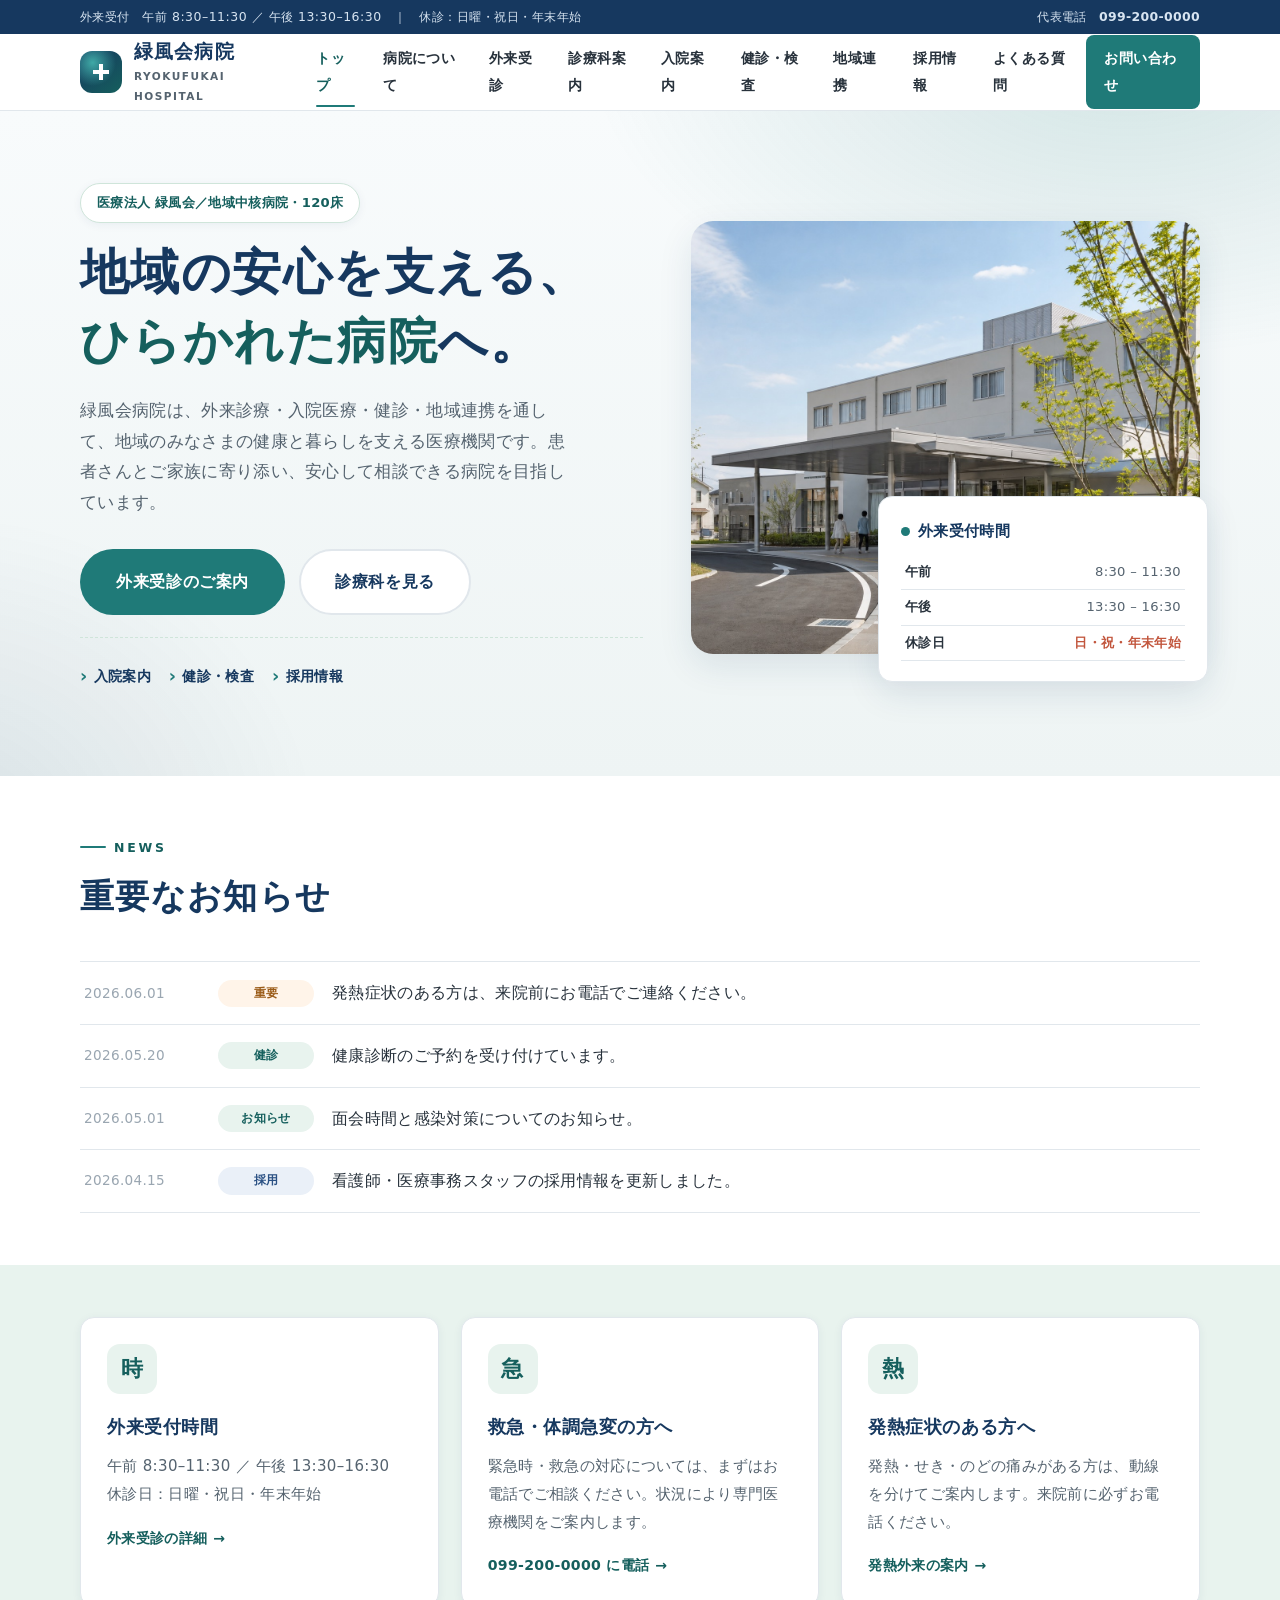
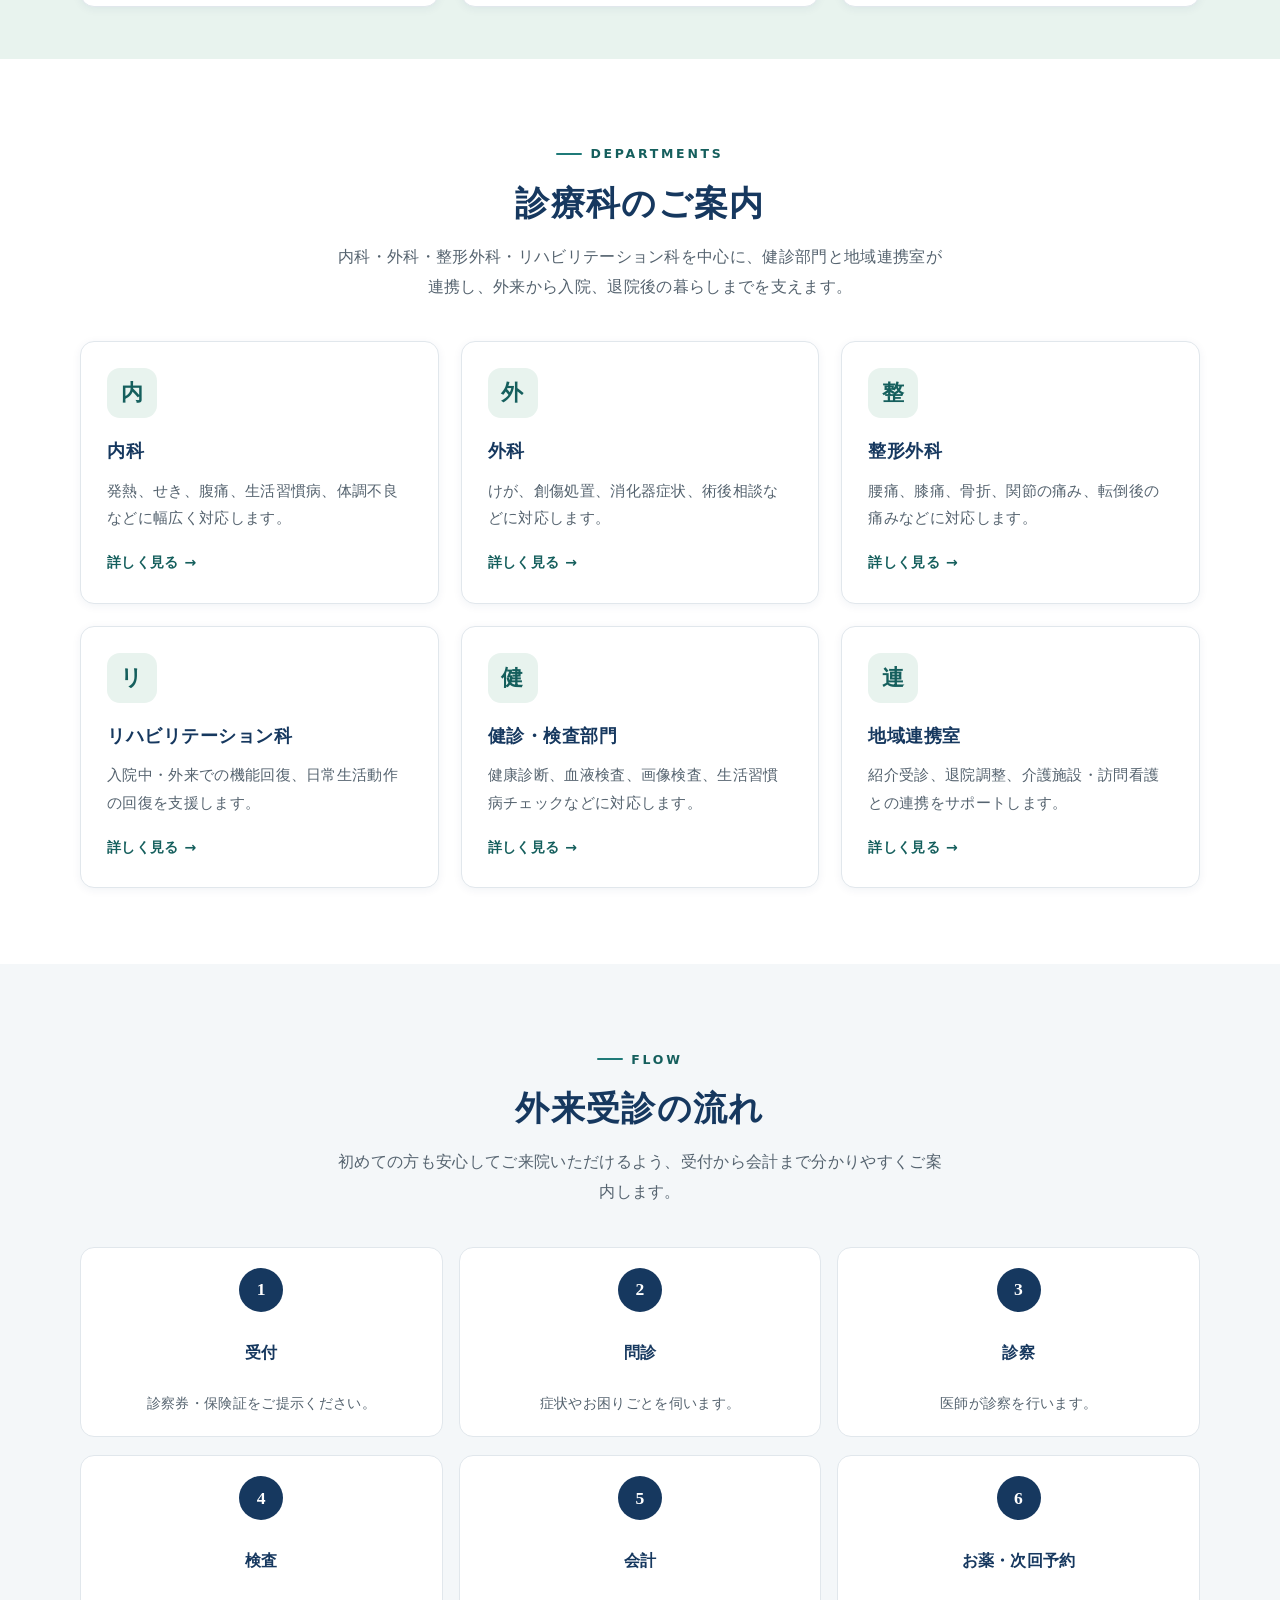
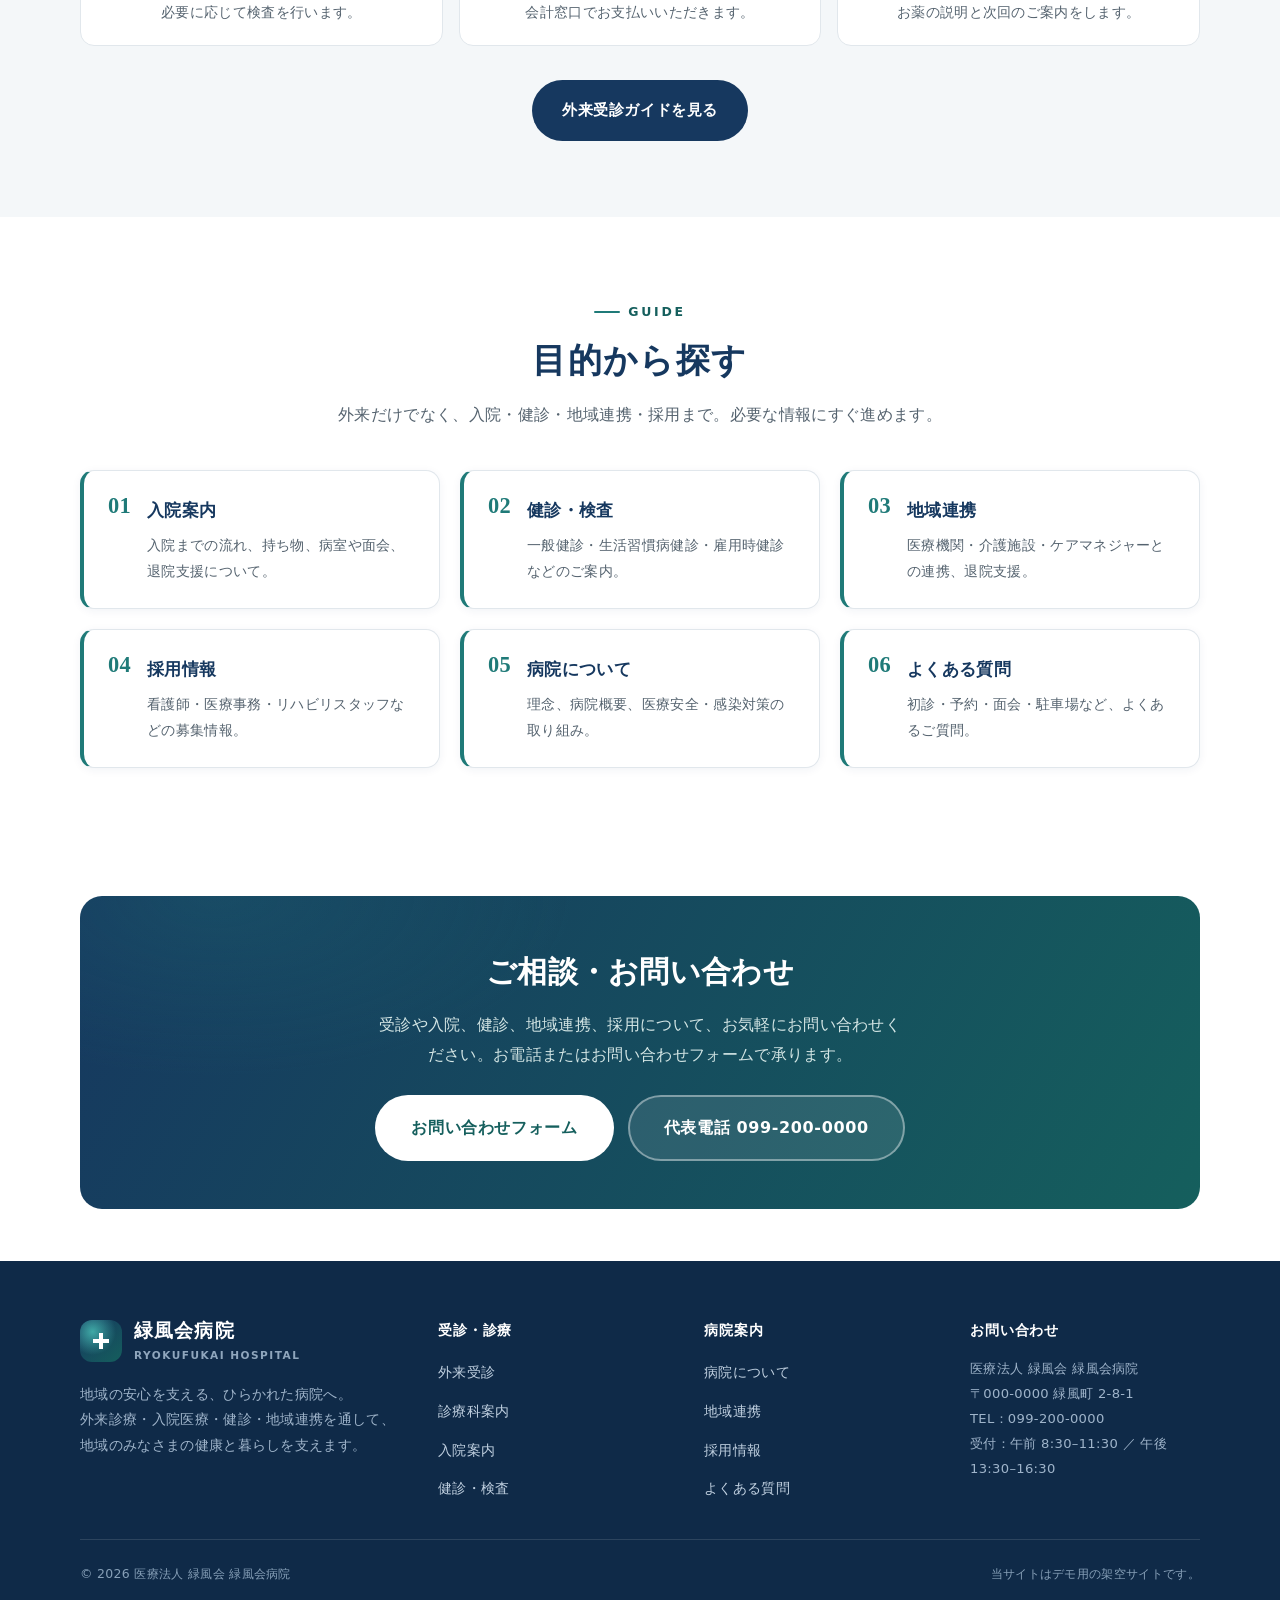
==== commit bb761050: "Add hospital photo visuals" ====
--- a/index.html
+++ b/index.html
@@ -59,8 +59,8 @@
         </div>
       </div>
       <div class="hero__media">
-        <div class="hero__figure imgframe" role="img" aria-label="緑風会病院の外観イメージ">
-          <!-- 写真差し替え用: assets/images/hero-hospital.jpg -->
+        <div class="hero__figure imgframe imgframe--image" role="img" aria-label="緑風会病院の外観イメージ">
+          <img src="assets/images/hero-hospital.jpg" alt="" width="1448" height="1086" decoding="async" fetchpriority="high">
         </div>
         <div class="hours-float" aria-label="外来受付時間">
           <h3><span class="dot" aria-hidden="true"></span>外来受付時間</h3>
--- a/style.css
+++ b/style.css
@@ -257,6 +257,8 @@
 }
 /* 実画像が入ったら背景に */
 .imgframe img { position: absolute; inset: 0; width: 100%; height: 100%; object-fit: cover; }
+.imgframe--image { overflow: hidden; background: none; }
+.imgframe--image::before, .imgframe--image::after { display: none; }
 
 /* ========================================================
    お知らせ
@@ -535,6 +537,8 @@
     repeating-linear-gradient(90deg, #e9eff2 0 38px, #eef3f5 38px 39px);
   display: grid; place-items: center; color: var(--gray-mid); font-size: .85rem; font-weight: 600;
 }
+.map-frame--image { position: relative; background: none; }
+.map-frame--image img { position: absolute; inset: 0; width: 100%; height: 100%; object-fit: cover; }
 
 /* ========================================================
    フッター
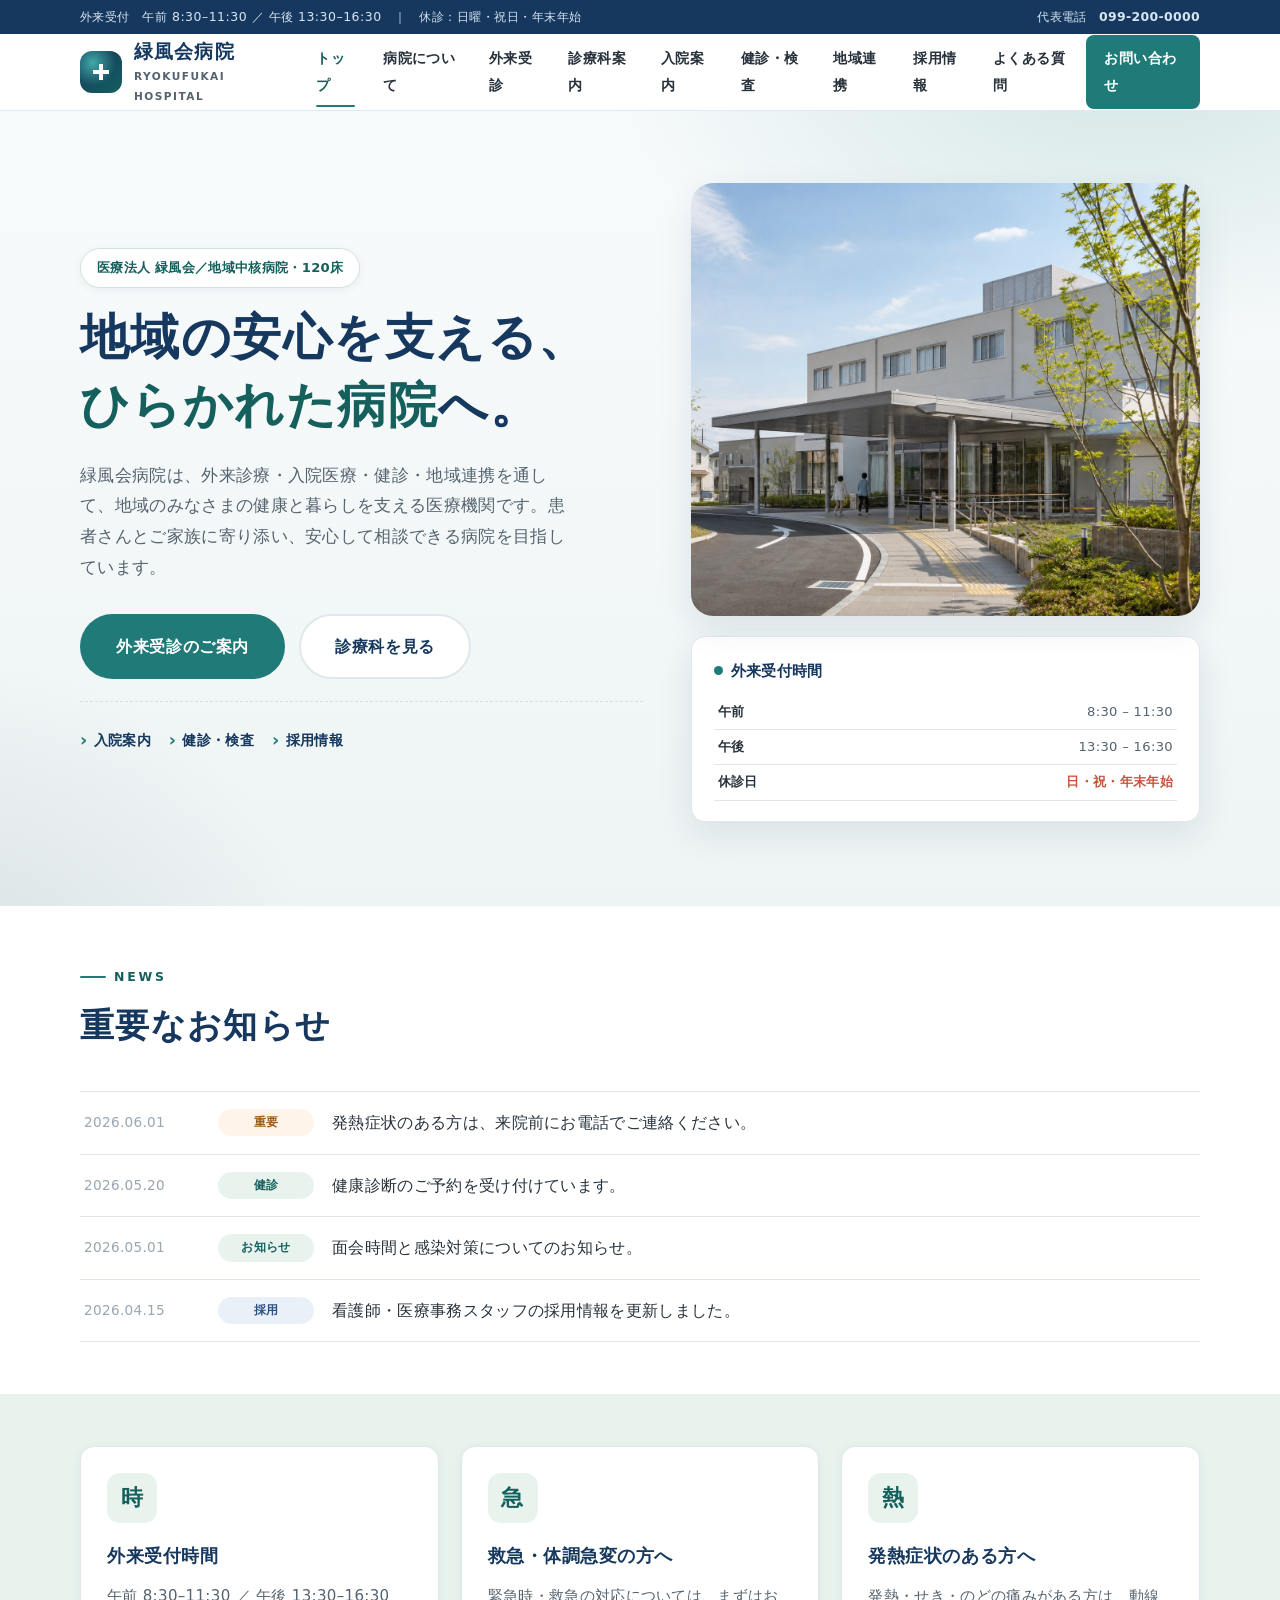
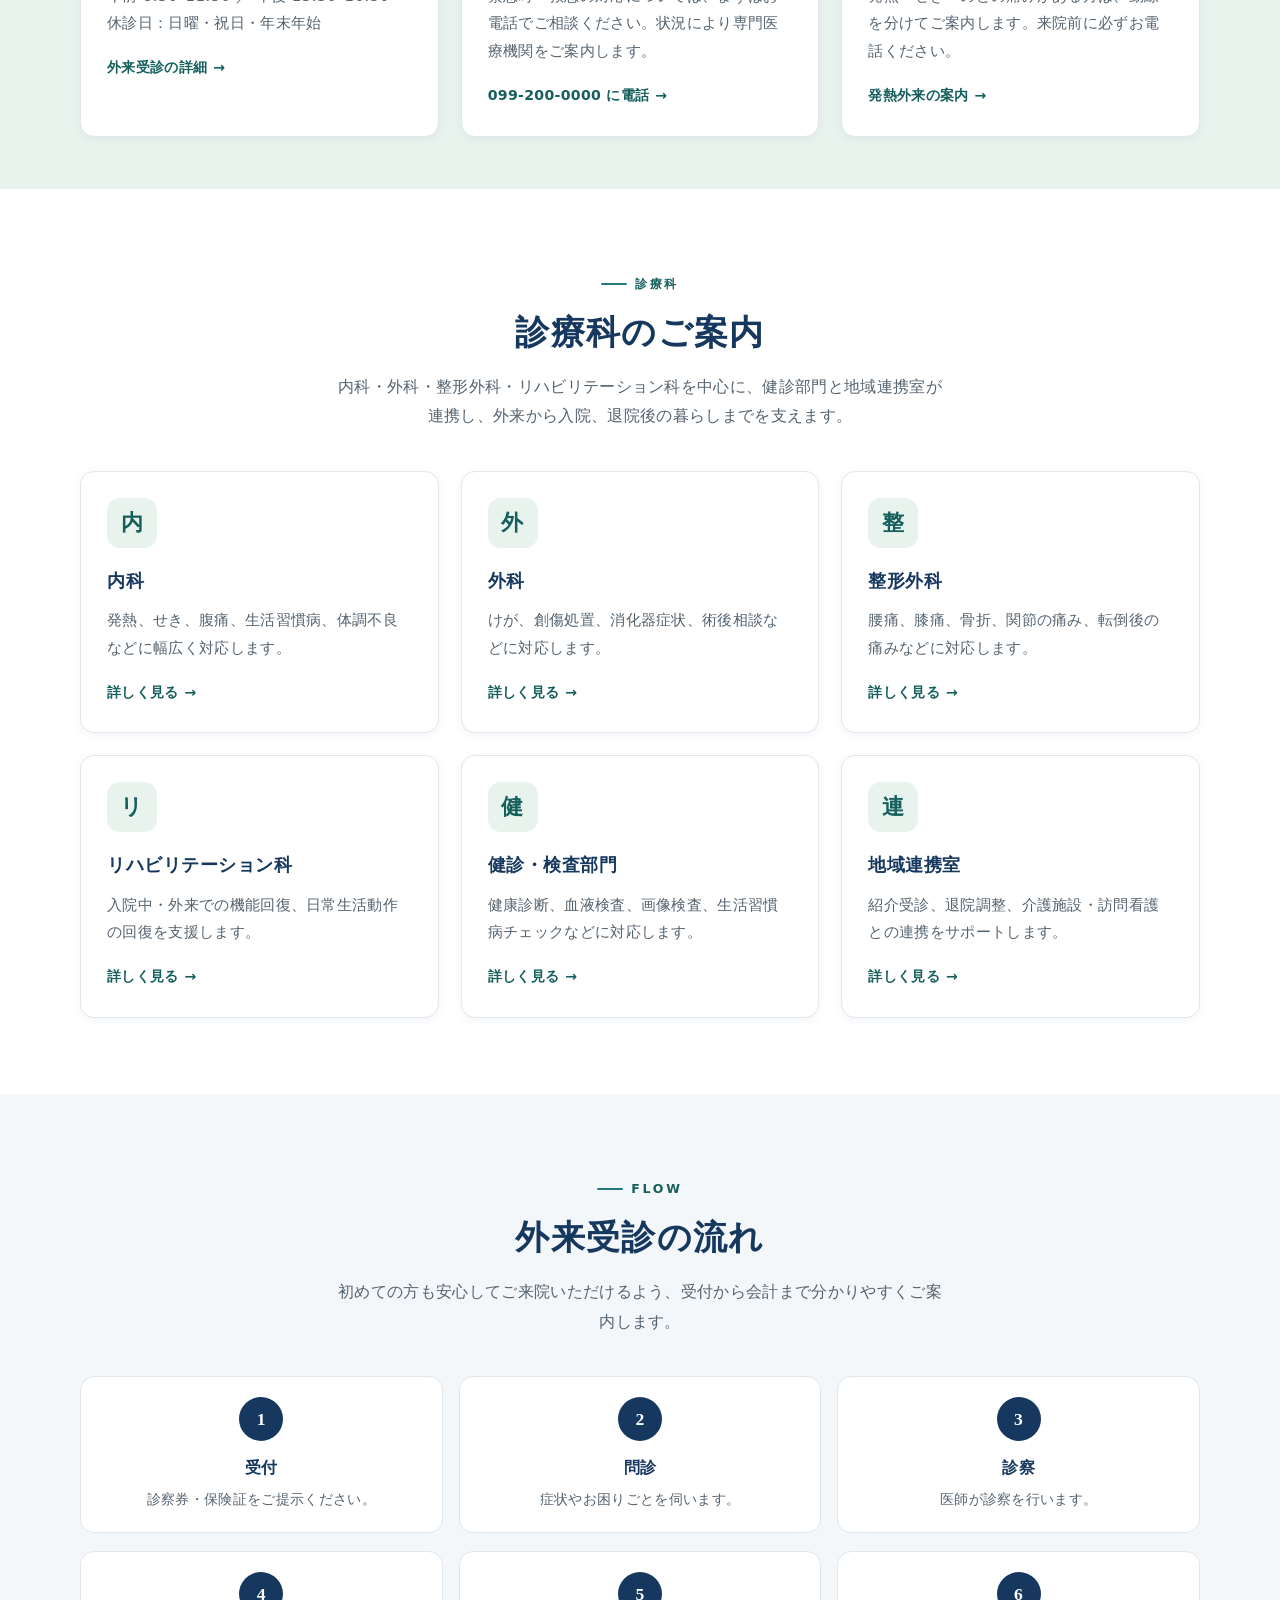
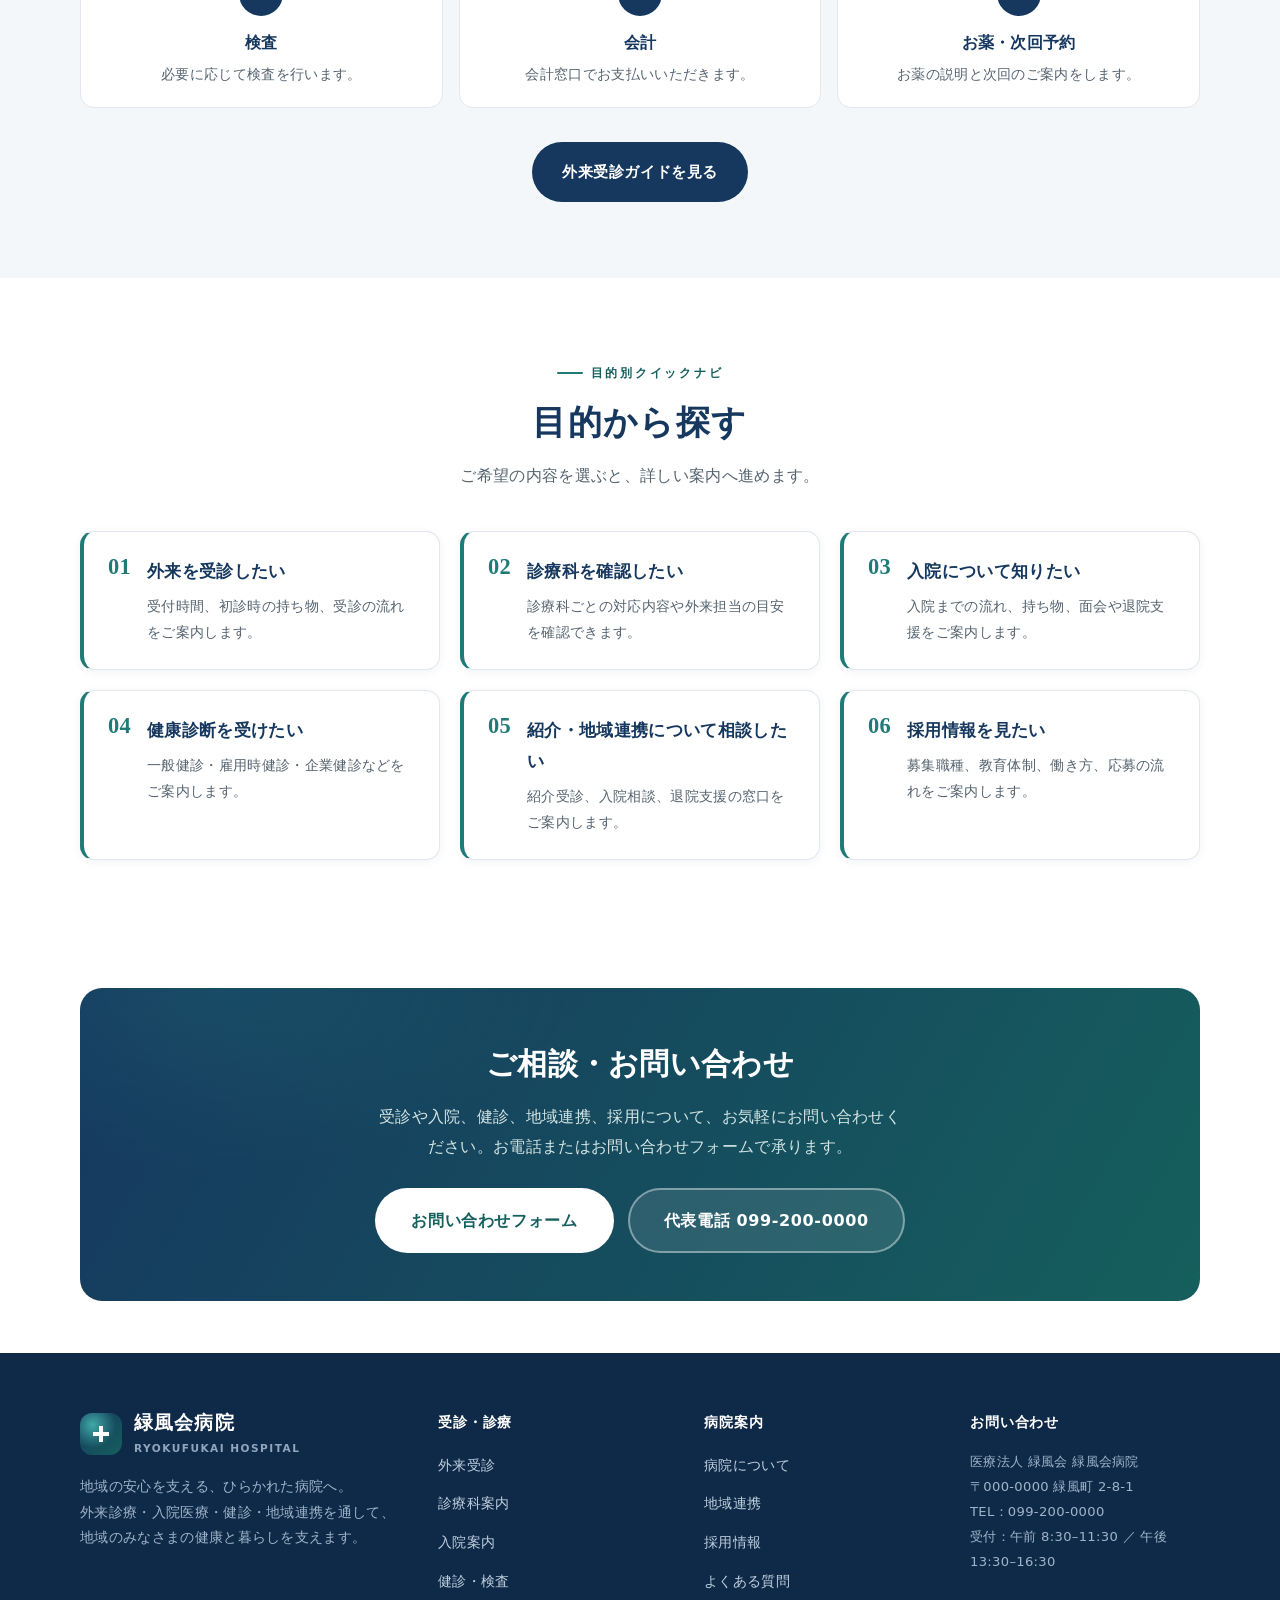
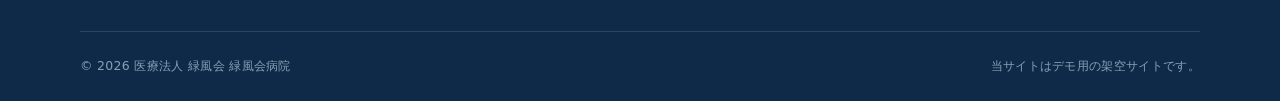
==== commit 138203c3: "Fix hospital flow layout" ====
--- a/index.html
+++ b/index.html
@@ -60,7 +60,7 @@
       </div>
       <div class="hero__media">
         <div class="hero__figure imgframe imgframe--image" role="img" aria-label="緑風会病院の外観イメージ">
-          <img src="assets/images/hero-hospital.jpg" alt="" width="1448" height="1086" decoding="async" fetchpriority="high">
+          <img src="assets/images/hero-hospital.jpg" alt="緑に囲まれた緑風会病院の外観" width="1448" height="1086" decoding="async" fetchpriority="high">
         </div>
         <div class="hours-float" aria-label="外来受付時間">
           <h3><span class="dot" aria-hidden="true"></span>外来受付時間</h3>
@@ -136,7 +136,7 @@
   <section class="section">
     <div class="wrap">
       <div class="section-head section-head--center">
-        <span class="eyebrow">Departments</span>
+        <span class="eyebrow">診療科</span>
         <h2 class="section-title">診療科のご案内</h2>
         <p class="section-lead">内科・外科・整形外科・リハビリテーション科を中心に、健診部門と地域連携室が連携し、外来から入院、退院後の暮らしまでを支えます。</p>
       </div>
@@ -209,34 +209,34 @@
   <section class="section">
     <div class="wrap">
       <div class="section-head section-head--center">
-        <span class="eyebrow">Guide</span>
+        <span class="eyebrow">目的別クイックナビ</span>
         <h2 class="section-title">目的から探す</h2>
-        <p class="section-lead">外来だけでなく、入院・健診・地域連携・採用まで。必要な情報にすぐ進めます。</p>
+        <p class="section-lead">ご希望の内容を選ぶと、詳しい案内へ進めます。</p>
       </div>
       <div class="guide-grid reveal">
+        <a href="outpatient.html" class="guide-box">
+          <span class="num" aria-hidden="true">01</span>
+          <span><h3>外来を受診したい</h3><p>受付時間、初診時の持ち物、受診の流れをご案内します。</p></span>
+        </a>
+        <a href="departments.html" class="guide-box">
+          <span class="num" aria-hidden="true">02</span>
+          <span><h3>診療科を確認したい</h3><p>診療科ごとの対応内容や外来担当の目安を確認できます。</p></span>
+        </a>
         <a href="inpatient.html" class="guide-box">
-          <span class="num" aria-hidden="true">01</span>
-          <span><h3>入院案内</h3><p>入院までの流れ、持ち物、病室や面会、退院支援について。</p></span>
+          <span class="num" aria-hidden="true">03</span>
+          <span><h3>入院について知りたい</h3><p>入院までの流れ、持ち物、面会や退院支援をご案内します。</p></span>
         </a>
         <a href="checkup.html" class="guide-box">
-          <span class="num" aria-hidden="true">02</span>
-          <span><h3>健診・検査</h3><p>一般健診・生活習慣病健診・雇用時健診などのご案内。</p></span>
+          <span class="num" aria-hidden="true">04</span>
+          <span><h3>健康診断を受けたい</h3><p>一般健診・雇用時健診・企業健診などをご案内します。</p></span>
         </a>
         <a href="cooperation.html" class="guide-box">
-          <span class="num" aria-hidden="true">03</span>
-          <span><h3>地域連携</h3><p>医療機関・介護施設・ケアマネジャーとの連携、退院支援。</p></span>
+          <span class="num" aria-hidden="true">05</span>
+          <span><h3>紹介・地域連携について相談したい</h3><p>紹介受診、入院相談、退院支援の窓口をご案内します。</p></span>
         </a>
         <a href="recruit.html" class="guide-box">
-          <span class="num" aria-hidden="true">04</span>
-          <span><h3>採用情報</h3><p>看護師・医療事務・リハビリスタッフなどの募集情報。</p></span>
-        </a>
-        <a href="about.html" class="guide-box">
-          <span class="num" aria-hidden="true">05</span>
-          <span><h3>病院について</h3><p>理念、病院概要、医療安全・感染対策の取り組み。</p></span>
-        </a>
-        <a href="faq.html" class="guide-box">
           <span class="num" aria-hidden="true">06</span>
-          <span><h3>よくある質問</h3><p>初診・予約・面会・駐車場など、よくあるご質問。</p></span>
+          <span><h3>採用情報を見たい</h3><p>募集職種、教育体制、働き方、応募の流れをご案内します。</p></span>
         </a>
       </div>
     </div>
--- a/style.css
+++ b/style.css
@@ -224,7 +224,7 @@
 .hours-float {
   background: #fff; border-radius: var(--radius); box-shadow: var(--shadow);
   border: 1px solid var(--gray-line); padding: 20px 22px;
-  position: absolute; right: -8px; bottom: -28px; width: min(330px, 86%);
+  width: 100%; margin-top: 20px;
 }
 .hours-float h3 { margin: 0 0 10px; font-size: .95rem; color: var(--navy); display: flex; align-items: center; gap: 8px; }
 .hours-float h3 .dot { width: 9px; height: 9px; border-radius: 50%; background: var(--teal); }
@@ -357,21 +357,23 @@
    ======================================================== */
 .steps { list-style: none; counter-reset: step; margin: 0; padding: 0; display: grid; gap: 16px; }
 .steps li {
-  display: grid; grid-template-columns: 56px 1fr; gap: 18px; align-items: flex-start;
+  display: grid; grid-template-columns: 56px minmax(0, 1fr); column-gap: 18px; row-gap: 4px; align-items: start;
   background: #fff; border: 1px solid var(--gray-line); border-radius: var(--radius); padding: 20px 22px;
   position: relative;
 }
 .steps li::before {
   counter-increment: step; content: counter(step);
+  grid-column: 1; grid-row: 1 / span 2; align-self: start;
   width: 44px; height: 44px; border-radius: 50%; display: grid; place-items: center;
   background: var(--navy); color: #fff; font-weight: 700; font-family: var(--serif); font-size: 1.1rem;
 }
-.steps li h4 { margin: 0 0 4px; color: var(--navy); font-size: 1.02rem; }
-.steps li p { margin: 0; color: var(--ink-soft); font-size: .9rem; }
+.steps li h4 { grid-column: 2; align-self: start; margin: 0; color: var(--navy); font-size: 1.02rem; }
+.steps li p { grid-column: 2; min-width: 0; margin: 0; color: var(--ink-soft); font-size: .9rem; line-height: 1.7; }
 .steps--row { grid-template-columns: repeat(3, 1fr); }
 @media (min-width: 781px) {
   .steps--row li { grid-template-columns: 1fr; text-align: center; }
-  .steps--row li::before { margin: 0 auto 8px; }
+  .steps--row li::before { grid-column: 1; grid-row: auto; margin: 0 auto 8px; }
+  .steps--row li h4, .steps--row li p { grid-column: 1; align-self: auto; }
 }
 
 /* ========================================================
@@ -473,6 +475,11 @@
    FAQ アコーディオン
    ======================================================== */
 .faq { display: grid; gap: 14px; }
+.faq-category {
+  margin: 28px 0 2px; padding: 0 0 10px 14px; border-left: 4px solid var(--teal);
+  border-bottom: 1px solid var(--green-line); color: var(--navy); font-size: 1.22rem;
+}
+.faq-category:first-child { margin-top: 0; }
 .faq__item { background: #fff; border: 1px solid var(--gray-line); border-radius: var(--radius); overflow: hidden; }
 .faq__q {
   width: 100%; text-align: left; background: none; border: 0; cursor: pointer;
@@ -528,6 +535,29 @@
 .contact-card h3 { margin: 0 0 4px; color: var(--navy); font-size: 1rem; }
 .contact-card .tel { font-size: 1.5rem; font-weight: 800; color: var(--teal-deep); letter-spacing: .03em; font-variant-numeric: tabular-nums; }
 .contact-card p { margin: 4px 0 0; font-size: .85rem; color: var(--ink-soft); }
+
+/* 外来担当・健診比較（PCは表、スマホはカード） */
+.schedule-list, .comparison-list { border: 1px solid var(--gray-line); border-radius: var(--radius); overflow: hidden; background: #fff; }
+.schedule-row { display: grid; grid-template-columns: 1.3fr 1.2fr 1fr; }
+.comparison-list { margin-top: 30px; }
+.comparison-row { display: grid; grid-template-columns: 1.05fr 1.35fr 1.65fr .7fr .9fr; }
+.schedule-row > *, .comparison-row > * { min-width: 0; padding: 14px 16px; border-bottom: 1px solid var(--gray-line); color: var(--ink-soft); font-size: .9rem; overflow-wrap: anywhere; }
+.schedule-row > * + *, .comparison-row > * + * { border-left: 1px solid var(--gray-line); }
+.schedule-row:last-child > *, .comparison-row:last-child > * { border-bottom: 0; }
+.schedule-row strong, .comparison-row strong { color: var(--navy); background: var(--gray-bg); }
+.schedule-head, .comparison-head { background: var(--navy); }
+.schedule-head span, .comparison-head span { color: #fff; border-color: rgba(255,255,255,.18); font-weight: 700; }
+.demo-note { margin: 14px 0 0; color: var(--ink-soft); font-size: .82rem; }
+
+/* 募集要項 */
+.job-grid { display: grid; grid-template-columns: repeat(2, 1fr); gap: 20px; }
+.job-card { display: flex; flex-direction: column; background: #fff; border: 1px solid var(--gray-line); border-top: 4px solid var(--teal); border-radius: var(--radius); padding: 26px; box-shadow: var(--shadow-sm); }
+.job-card h3 { margin: 0 0 16px; color: var(--navy); font-size: 1.2rem; }
+.job-card dl { margin: 0 0 22px; display: grid; gap: 12px; }
+.job-card dl div { display: grid; grid-template-columns: 7em 1fr; gap: 10px; }
+.job-card dt { color: var(--teal-deep); font-weight: 700; font-size: .86rem; }
+.job-card dd { margin: 0; color: var(--ink-soft); font-size: .88rem; }
+.job-card .btn { margin-top: auto; align-self: flex-start; }
 
 /* アクセス地図風プレースホルダー */
 .map-frame { border-radius: var(--radius); overflow: hidden; min-height: 280px; border: 1px solid var(--gray-line);
@@ -615,6 +645,15 @@
   .steps--row { grid-template-columns: 1fr; }
   .footer-grid { grid-template-columns: 1fr; }
   .contact-grid { grid-template-columns: 1fr; }
+  .job-grid { grid-template-columns: 1fr; }
+  .schedule-list, .comparison-list { border: 0; overflow: visible; background: transparent; display: grid; gap: 14px; }
+  .schedule-head, .comparison-head { display: none; }
+  .schedule-row, .comparison-row { display: grid; grid-template-columns: 1fr; background: #fff; border: 1px solid var(--gray-line); border-radius: 12px; overflow: hidden; }
+  .schedule-row > *, .comparison-row > * { padding: 11px 16px; border: 0; border-bottom: 1px solid var(--gray-line); }
+  .schedule-row > * + *, .comparison-row > * + * { border-left: 0; }
+  .schedule-row strong, .comparison-row strong { padding: 14px 16px; }
+  .schedule-row span::before, .comparison-row span::before { content: attr(data-label); display: inline-block; min-width: 7em; margin-right: 8px; color: var(--teal-deep); font-weight: 700; font-size: .78rem; }
+  .schedule-row > *:last-child, .comparison-row > *:last-child { border-bottom: 0; }
   .cta-band { padding: 34px 22px; }
   .form-card { padding: 24px; }
   .news-list li { grid-template-columns: 1fr; gap: 6px; padding: 14px 4px; }
@@ -629,6 +668,12 @@
 }
 
 @media (max-width: 420px) {
+  .wrap { width: min(var(--wrap), 90%); }
+  .topbar { font-size: .72rem; }
+  .header-inner { min-height: 64px; }
+  .brand__name { font-size: 1rem; }
+  .card, .job-card, .contact-card { padding: 20px; }
+  .job-card dl div { grid-template-columns: 1fr; gap: 2px; }
   .btn { width: 100%; }
   .btn-row .btn { flex: 1 1 100%; }
 }
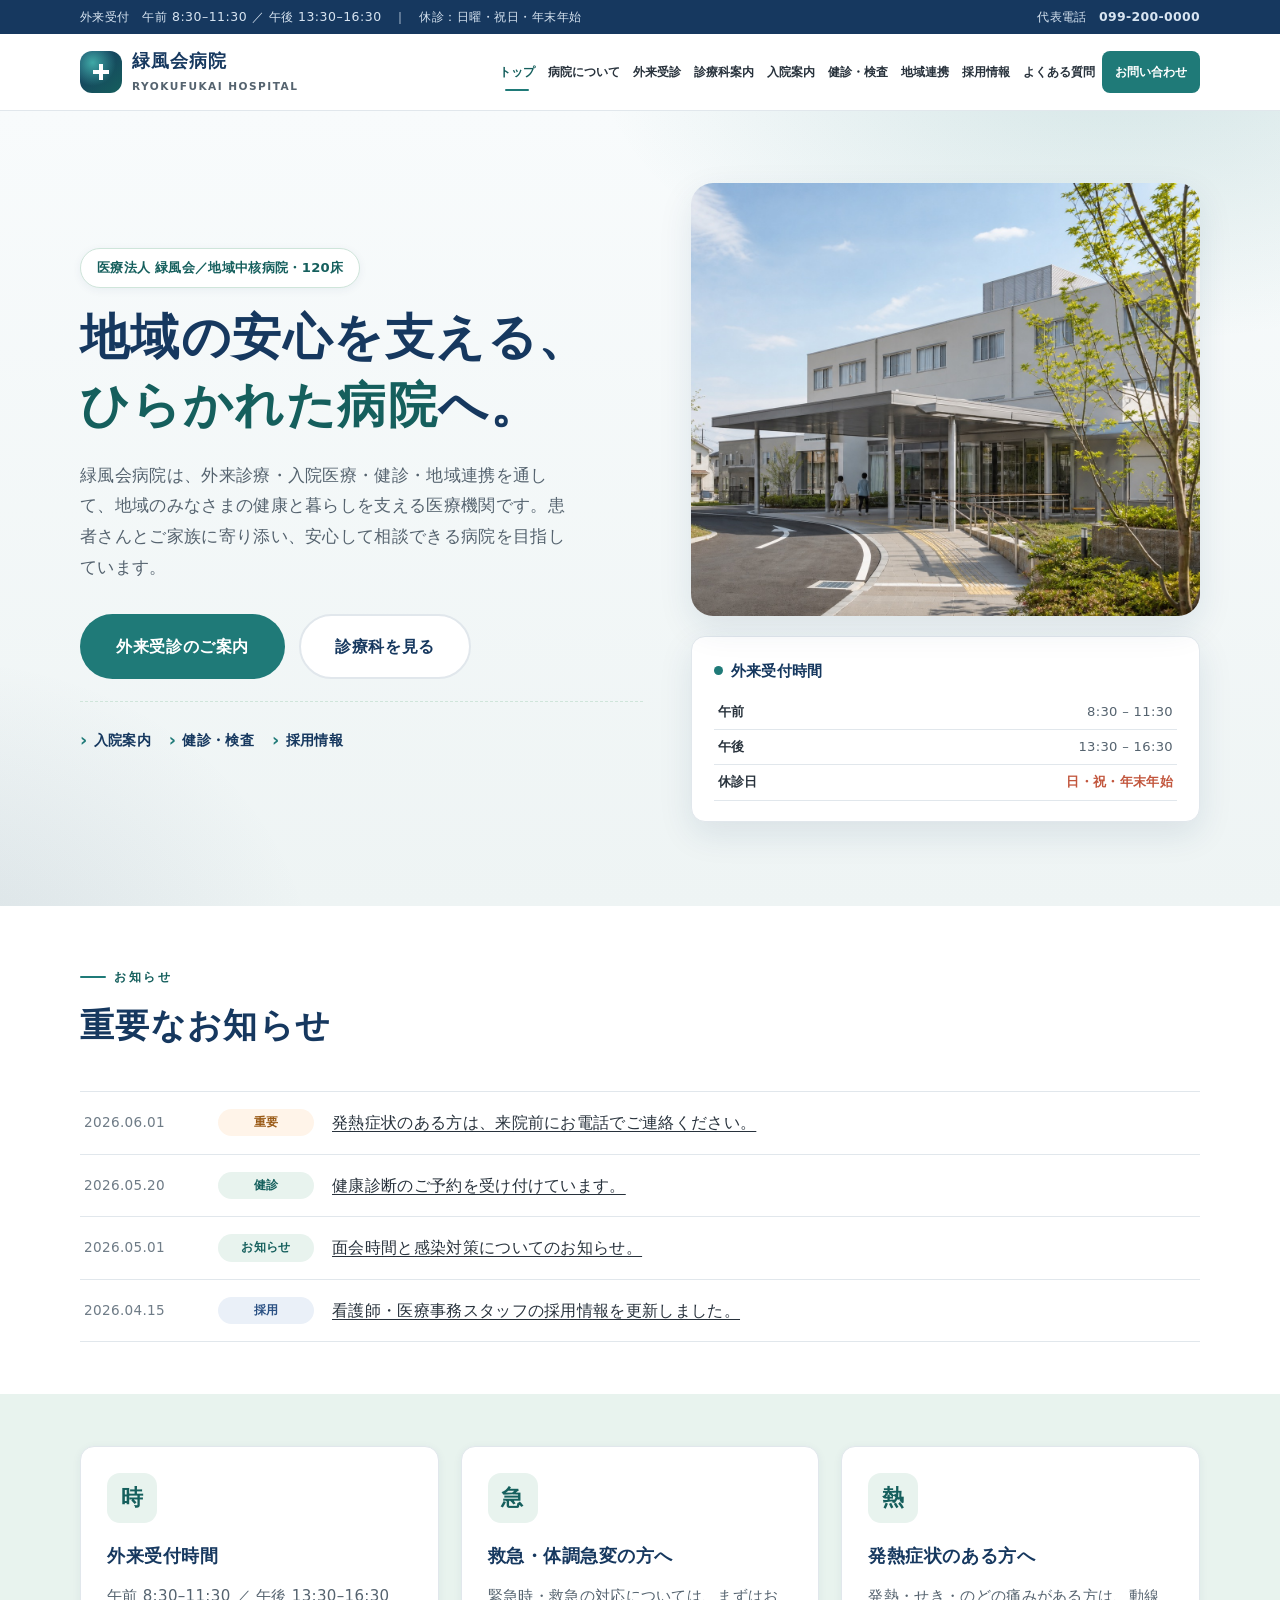
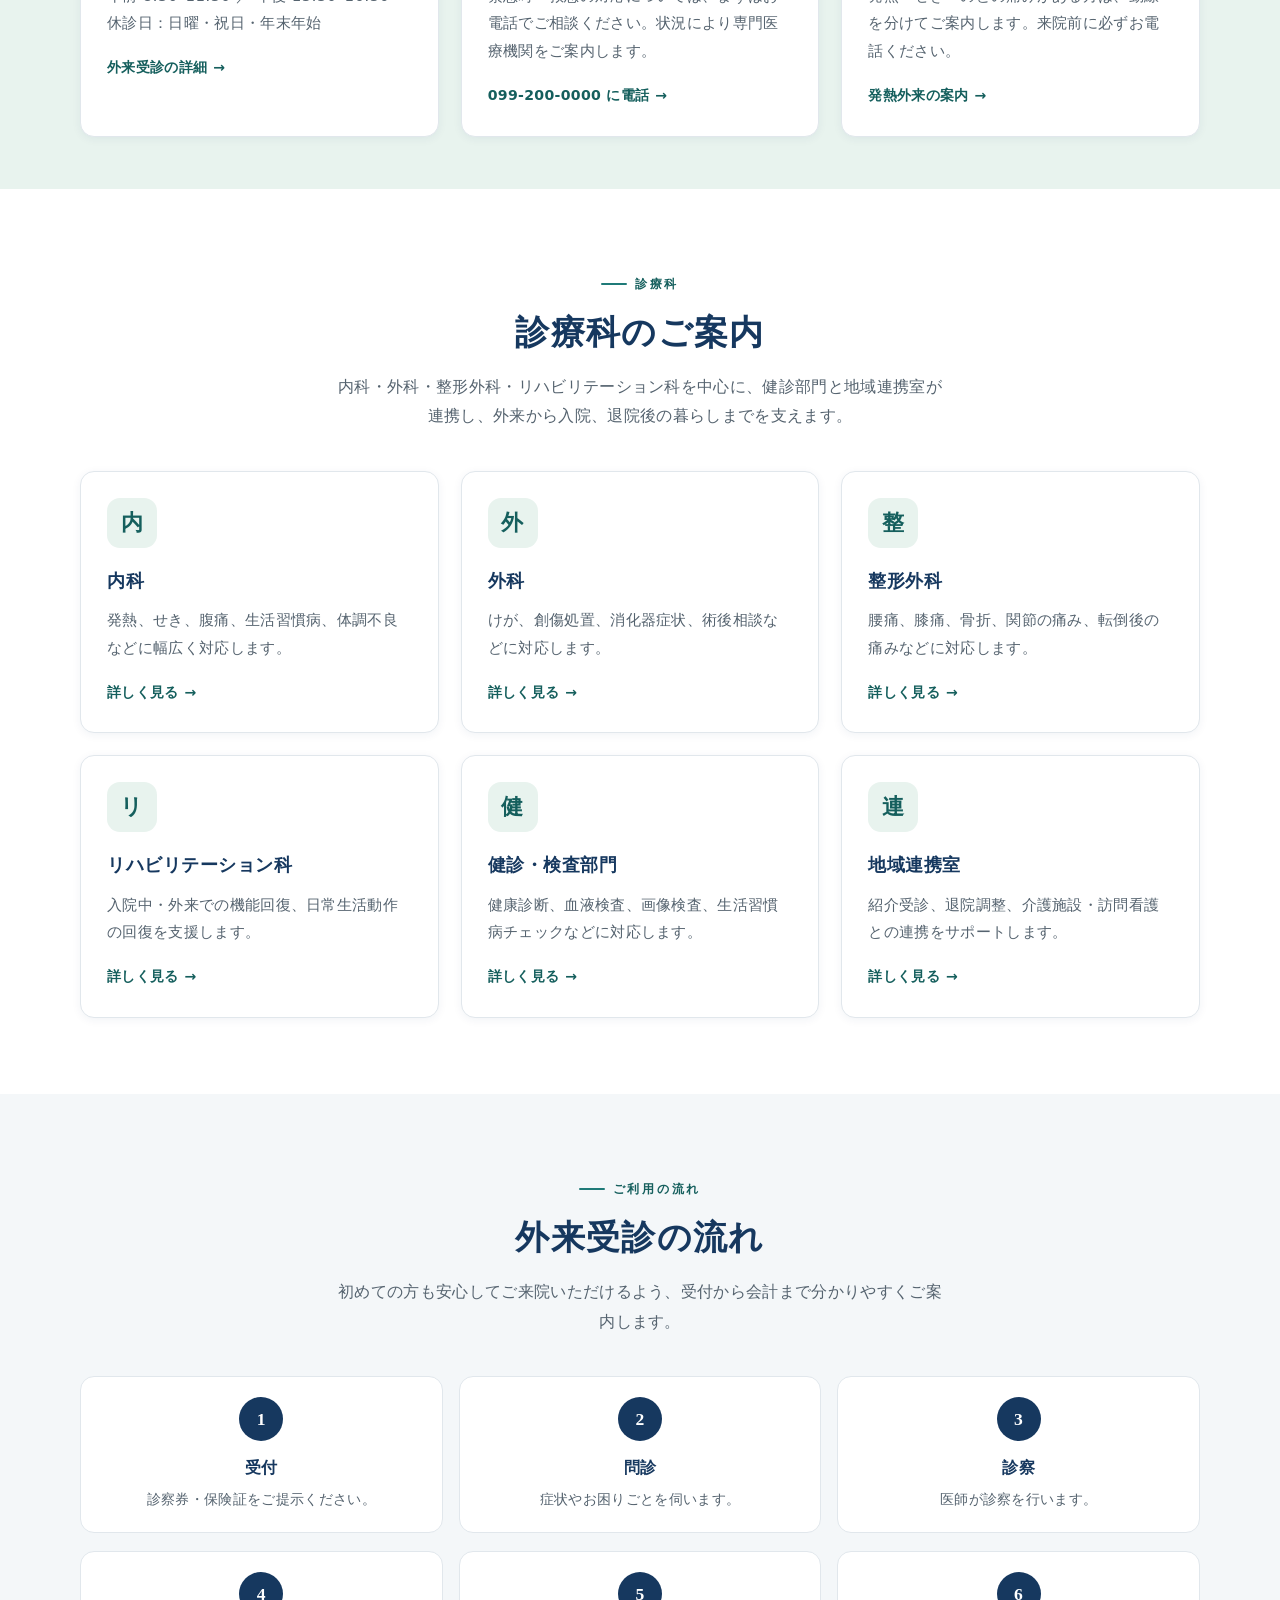
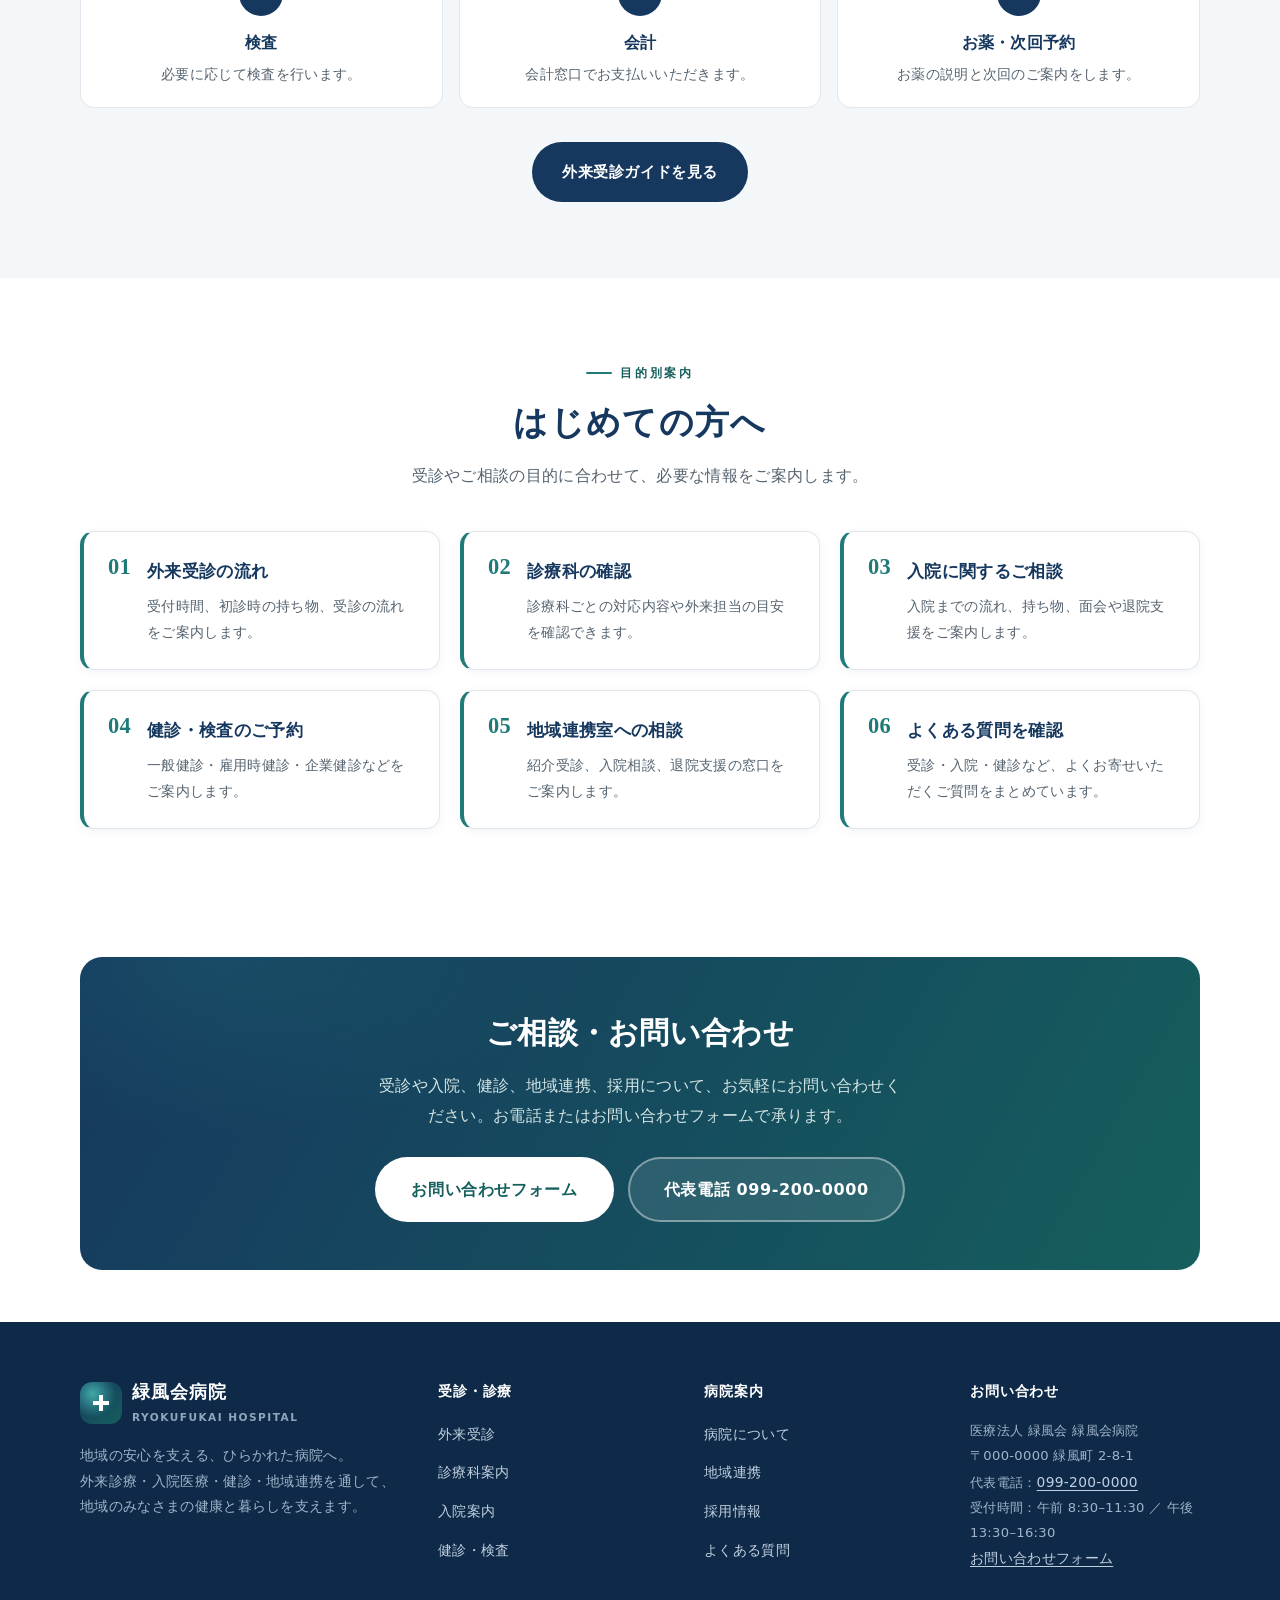
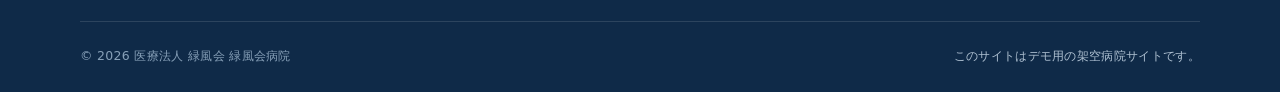
==== commit 6c6ce0b3: "Final polish for Ryokufukai Hospital site" ====
--- a/index.html
+++ b/index.html
@@ -3,8 +3,14 @@
 <head>
 <meta charset="UTF-8">
 <meta name="viewport" content="width=device-width, initial-scale=1.0">
-<title>緑風会病院｜地域の安心を支える、ひらかれた病院へ</title>
-<meta name="description" content="緑風会病院は、外来診療・入院医療・健診・地域連携を通して、地域のみなさまの健康と暮らしを支える地域中核病院です。内科・外科・整形外科・リハビリテーション科。">
+<title>緑風会病院｜地域の安心を支える中核病院</title>
+<meta name="description" content="緑風会病院は、外来診療・入院医療・健診・地域連携を通して、地域のみなさまの健康と暮らしを支える架空の病院サイトです。">
+<meta property="og:title" content="緑風会病院｜地域の安心を支える中核病院">
+<meta property="og:description" content="緑風会病院は、外来診療・入院医療・健診・地域連携を通して、地域のみなさまの健康と暮らしを支える架空の病院サイトです。">
+<meta property="og:type" content="website">
+<meta property="og:url" content="https://aicmode.github.io/RYOKUFUKAI-HOSPITAL/">
+<meta property="og:site_name" content="緑風会病院">
+<meta name="twitter:card" content="summary">
 <link rel="stylesheet" href="style.css">
 </head>
 <body>
@@ -78,7 +84,7 @@
   <section class="section section--tight">
     <div class="wrap">
       <div class="section-head">
-        <span class="eyebrow">News</span>
+        <span class="eyebrow">お知らせ</span>
         <h2 class="section-title">重要なお知らせ</h2>
       </div>
       <ul class="news-list reveal">
@@ -185,7 +191,7 @@
   <section class="section section--gray">
     <div class="wrap">
       <div class="section-head section-head--center">
-        <span class="eyebrow">Flow</span>
+        <span class="eyebrow">ご利用の流れ</span>
         <h2 class="section-title">外来受診の流れ</h2>
         <p class="section-lead">初めての方も安心してご来院いただけるよう、受付から会計まで分かりやすくご案内します。</p>
       </div>
@@ -209,34 +215,34 @@
   <section class="section">
     <div class="wrap">
       <div class="section-head section-head--center">
-        <span class="eyebrow">目的別クイックナビ</span>
-        <h2 class="section-title">目的から探す</h2>
-        <p class="section-lead">ご希望の内容を選ぶと、詳しい案内へ進めます。</p>
+        <span class="eyebrow">目的別案内</span>
+        <h2 class="section-title">はじめての方へ</h2>
+        <p class="section-lead">受診やご相談の目的に合わせて、必要な情報をご案内します。</p>
       </div>
       <div class="guide-grid reveal">
         <a href="outpatient.html" class="guide-box">
           <span class="num" aria-hidden="true">01</span>
-          <span><h3>外来を受診したい</h3><p>受付時間、初診時の持ち物、受診の流れをご案内します。</p></span>
+          <div><h3>外来受診の流れ</h3><p>受付時間、初診時の持ち物、受診の流れをご案内します。</p></div>
         </a>
         <a href="departments.html" class="guide-box">
           <span class="num" aria-hidden="true">02</span>
-          <span><h3>診療科を確認したい</h3><p>診療科ごとの対応内容や外来担当の目安を確認できます。</p></span>
+          <div><h3>診療科の確認</h3><p>診療科ごとの対応内容や外来担当の目安を確認できます。</p></div>
         </a>
         <a href="inpatient.html" class="guide-box">
           <span class="num" aria-hidden="true">03</span>
-          <span><h3>入院について知りたい</h3><p>入院までの流れ、持ち物、面会や退院支援をご案内します。</p></span>
+          <div><h3>入院に関するご相談</h3><p>入院までの流れ、持ち物、面会や退院支援をご案内します。</p></div>
         </a>
         <a href="checkup.html" class="guide-box">
           <span class="num" aria-hidden="true">04</span>
-          <span><h3>健康診断を受けたい</h3><p>一般健診・雇用時健診・企業健診などをご案内します。</p></span>
+          <div><h3>健診・検査のご予約</h3><p>一般健診・雇用時健診・企業健診などをご案内します。</p></div>
         </a>
         <a href="cooperation.html" class="guide-box">
           <span class="num" aria-hidden="true">05</span>
-          <span><h3>紹介・地域連携について相談したい</h3><p>紹介受診、入院相談、退院支援の窓口をご案内します。</p></span>
-        </a>
-        <a href="recruit.html" class="guide-box">
+          <div><h3>地域連携室への相談</h3><p>紹介受診、入院相談、退院支援の窓口をご案内します。</p></div>
+        </a>
+        <a href="faq.html" class="guide-box">
           <span class="num" aria-hidden="true">06</span>
-          <span><h3>採用情報を見たい</h3><p>募集職種、教育体制、働き方、応募の流れをご案内します。</p></span>
+          <div><h3>よくある質問を確認</h3><p>受診・入院・健診など、よくお寄せいただくご質問をまとめています。</p></div>
         </a>
       </div>
     </div>
@@ -291,14 +297,15 @@
         <p class="footer-meta">
           医療法人 緑風会 緑風会病院<br>
           〒000-0000 緑風町 2-8-1<br>
-          TEL：099-200-0000<br>
-          受付：午前 8:30–11:30 ／ 午後 13:30–16:30
+          代表電話：<a href="tel:0992000000">099-200-0000</a><br>
+          受付時間：午前 8:30–11:30 ／ 午後 13:30–16:30<br>
+          <a href="contact.html">お問い合わせフォーム</a>
         </p>
       </div>
     </div>
     <div class="footer-bottom">
       <span>© <span id="year">2026</span> 医療法人 緑風会 緑風会病院</span>
-      <span>当サイトはデモ用の架空サイトです。</span>
+      <span class="footer-demo">このサイトはデモ用の架空病院サイトです。</span>
     </div>
   </div>
 </footer>
--- a/style.css
+++ b/style.css
@@ -18,7 +18,7 @@
   --ink-soft: #55636f;
   --gray-bg: #f4f7f9;
   --gray-line: #e1e7ec;
-  --gray-mid: #9aa6b1;
+  --gray-mid: #6f7c87;
   --white: #ffffff;
   --warn-bg: #fff4e9;
   --warn-line: #f3d3ad;
@@ -31,6 +31,7 @@
   --shadow-sm: 0 2px 10px rgba(22, 56, 95, .06);
   --shadow: 0 12px 34px rgba(22, 56, 95, .10);
   --header-h: 76px;
+  --header-offset: 110px;
 
   --serif: "Hiragino Mincho ProN", "Yu Mincho", serif;
   --sans: "Hiragino Kaku Gothic ProN", "Hiragino Sans", "Yu Gothic", "Meiryo", system-ui, sans-serif;
@@ -39,6 +40,7 @@
 * { box-sizing: border-box; }
 
 html { scroll-behavior: smooth; }
+html { scroll-padding-top: calc(var(--header-offset) + 20px); }
 
 body {
   margin: 0;
@@ -55,6 +57,15 @@
 img { max-width: 100%; display: block; }
 a { color: var(--teal-deep); text-decoration: none; }
 a:hover { text-decoration: underline; }
+a:focus-visible,
+button:focus-visible,
+input:focus-visible,
+select:focus-visible,
+textarea:focus-visible {
+  outline: 3px solid #f0a43c;
+  outline-offset: 3px;
+}
+main p a, main li a, .faq__a a, .form-note a { text-decoration: underline; text-underline-offset: .18em; }
 
 .wrap { width: min(var(--wrap), 92%); margin-inline: auto; }
 .section { padding: 76px 0; }
@@ -105,9 +116,9 @@
 
 .header-inner {
   display: flex; align-items: center; justify-content: space-between;
-  min-height: var(--header-h); gap: 20px;
-}
-.brand { display: flex; align-items: center; gap: 12px; }
+  min-height: var(--header-h); gap: 14px;
+}
+.brand { display: flex; align-items: center; gap: 10px; flex: 0 0 auto; }
 .brand__mark {
   width: 42px; height: 42px; border-radius: 12px; flex: 0 0 auto;
   background:
@@ -123,13 +134,13 @@
     linear-gradient(#fff, #fff) center/4px 16px no-repeat;
   border-radius: 2px;
 }
-.brand__name { font-size: 1.18rem; font-weight: 700; color: var(--navy); letter-spacing: .06em; line-height: 1.2; }
+.brand__name { font-size: 1.1rem; font-weight: 700; color: var(--navy); letter-spacing: .05em; line-height: 1.2; white-space: nowrap; }
 .brand__sub { display: block; font-size: .66rem; color: var(--ink-soft); letter-spacing: .14em; font-weight: 600; }
 
-.gnav { display: flex; align-items: center; gap: 4px; }
+.gnav { display: flex; align-items: center; justify-content: flex-end; gap: 1px; min-width: 0; }
 .gnav a {
-  color: var(--ink); font-size: .9rem; font-weight: 600; padding: 10px 12px;
-  border-radius: 8px; position: relative; letter-spacing: .03em;
+  color: var(--ink); font-size: .78rem; font-weight: 600; padding: 9px 6px;
+  border-radius: 8px; position: relative; letter-spacing: 0; white-space: nowrap; flex: 0 0 auto;
 }
 .gnav a:hover { background: var(--green-pale); text-decoration: none; color: var(--teal-deep); }
 .gnav a.active { color: var(--teal-deep); }
@@ -138,7 +149,7 @@
   background: var(--teal); border-radius: 2px;
 }
 .header-cta {
-  background: var(--teal); color: #fff !important; padding: 10px 18px !important;
+  background: var(--teal); color: #fff !important; padding: 9px 13px !important;
   border-radius: 999px; font-weight: 700;
 }
 .header-cta:hover { background: var(--teal-deep); }
@@ -440,7 +451,7 @@
 .breadcrumb span { margin: 0 8px; opacity: .6; }
 
 /* アンカーセクションナビ */
-.subnav { background: #fff; border-bottom: 1px solid var(--gray-line); position: sticky; top: var(--header-h); z-index: 40; }
+.subnav { background: #fff; border-bottom: 1px solid var(--gray-line); position: sticky; top: var(--header-offset); z-index: 40; }
 .subnav .wrap { display: flex; gap: 6px; overflow-x: auto; padding: 10px 0; }
 .subnav a { white-space: nowrap; font-size: .85rem; font-weight: 600; color: var(--ink-soft); padding: 8px 14px; border-radius: 999px; }
 .subnav a:hover { background: var(--green-pale); color: var(--teal-deep); text-decoration: none; }
@@ -468,7 +479,7 @@
   display: flex; justify-content: space-between; align-items: center; gap: 12px;
   color: var(--navy); font-weight: 700; box-shadow: var(--shadow-sm); transition: .2s;
 }
-.related a:hover { border-color: var(--teal); transform: translateY(-2px); text-decoration: none; }
+.related a:hover { border-color: var(--teal); background: var(--green-pale); transform: translateY(-2px); text-decoration: none; }
 .related a span { color: var(--teal); }
 
 /* ========================================================
@@ -519,6 +530,9 @@
 }
 .field input:focus, .field select:focus, .field textarea:focus {
   outline: none; border-color: var(--teal); box-shadow: 0 0 0 3px rgba(31,122,120,.14); background: #fff;
+}
+.field input:focus-visible, .field select:focus-visible, .field textarea:focus-visible {
+  outline: 3px solid #f0a43c; outline-offset: 2px;
 }
 .field textarea { min-height: 150px; resize: vertical; }
 .form-note { font-size: .84rem; color: var(--ink-soft); background: var(--gray-bg); border-radius: 10px; padding: 14px 16px; margin-bottom: 22px; }
@@ -583,7 +597,9 @@
 .footer-col a { color: #c0d0e0; font-size: .86rem; }
 .footer-col a:hover { color: #fff; }
 .footer-meta { font-size: .82rem; color: #9fb4ca; line-height: 1.9; }
+.footer-meta a { text-decoration: underline; text-underline-offset: .2em; }
 .footer-bottom { display: flex; justify-content: space-between; gap: 12px; flex-wrap: wrap; padding-top: 22px; font-size: .78rem; color: #87a0b8; }
+.footer-demo { color: #afc1d2; }
 
 /* ========================================================
    スマホ固定CTA
@@ -613,6 +629,25 @@
   .footer-grid { grid-template-columns: 1fr 1fr; gap: 28px; }
   .message-box { grid-template-columns: 1fr; }
   .message-box .imgframe { max-width: 320px; aspect-ratio: 4/3; }
+}
+
+@media (max-width: 1080px) {
+  :root { --header-h: 64px; --header-offset: 98px; }
+  .topbar .wrap { justify-content: center; }
+  .topbar__hours { display: none; }
+  .gnav {
+    position: fixed; inset: var(--header-offset) 0 auto 0; flex-direction: column; align-items: stretch;
+    background: #fff; border-bottom: 1px solid var(--gray-line); padding: 14px; gap: 4px;
+    max-height: calc(100dvh - var(--header-offset)); overflow-y: auto;
+    transform: translateY(-12px); opacity: 0; visibility: hidden; pointer-events: none; transition: .22s;
+    box-shadow: var(--shadow);
+  }
+  .gnav.is-open { transform: none; opacity: 1; visibility: visible; pointer-events: auto; }
+  .gnav a { padding: 12px 14px; border-radius: 10px; font-size: .94rem; }
+  .gnav a.active::after { display: none; }
+  .gnav a.active { background: var(--green-pale); }
+  .header-cta { margin-top: 4px; text-align: center; }
+  .nav-toggle { display: block; flex: 0 0 auto; }
 }
 
 @media (max-width: 860px) {
@@ -624,22 +659,6 @@
 }
 
 @media (max-width: 780px) {
-  :root { --header-h: 64px; }
-  .gnav {
-    position: fixed; inset: var(--header-h) 0 auto 0; flex-direction: column; align-items: stretch;
-    background: #fff; border-bottom: 1px solid var(--gray-line); padding: 14px; gap: 4px;
-    max-height: calc(100vh - var(--header-h)); overflow-y: auto;
-    transform: translateY(-12px); opacity: 0; pointer-events: none; transition: .22s;
-    box-shadow: var(--shadow);
-  }
-  .gnav.is-open { transform: none; opacity: 1; pointer-events: auto; }
-  .gnav a { padding: 13px 14px; border-radius: 10px; font-size: .98rem; }
-  .gnav a.active::after { display: none; }
-  .gnav a.active { background: var(--green-pale); }
-  .header-cta { margin-top: 6px; text-align: center; }
-  .nav-toggle { display: block; }
-  .subnav { top: var(--header-h); }
-
   .section { padding: 52px 0; }
   .grid--2, .grid--3, .grid--4 { grid-template-columns: 1fr; }
   .steps--row { grid-template-columns: 1fr; }
@@ -661,7 +680,7 @@
   .overview-table th { width: 130px; }
 
   .sticky-cta { display: grid; }
-  body { padding-bottom: 72px; }
+  body { padding-bottom: calc(72px + env(safe-area-inset-bottom)); }
   .site-footer { margin-bottom: 0; }
   .topbar .wrap { justify-content: center; }
   .topbar__hours { display: none; }
@@ -676,4 +695,12 @@
   .job-card dl div { grid-template-columns: 1fr; gap: 2px; }
   .btn { width: 100%; }
   .btn-row .btn { flex: 1 1 100%; }
-}
+  .steps li { grid-template-columns: 42px minmax(0, 1fr); gap: 3px 12px; padding: 17px 16px; }
+  .steps li::before { width: 38px; height: 38px; }
+  .faq__q { padding: 18px 48px 18px 50px; }
+  .faq__q::before { left: 14px; top: 17px; }
+  .faq__q::after { right: 18px; }
+  .faq__a-inner { padding: 0 18px 20px 50px; }
+  .faq__a-inner::before { left: 14px; }
+  .hero__figure { aspect-ratio: 4 / 3; }
+}
